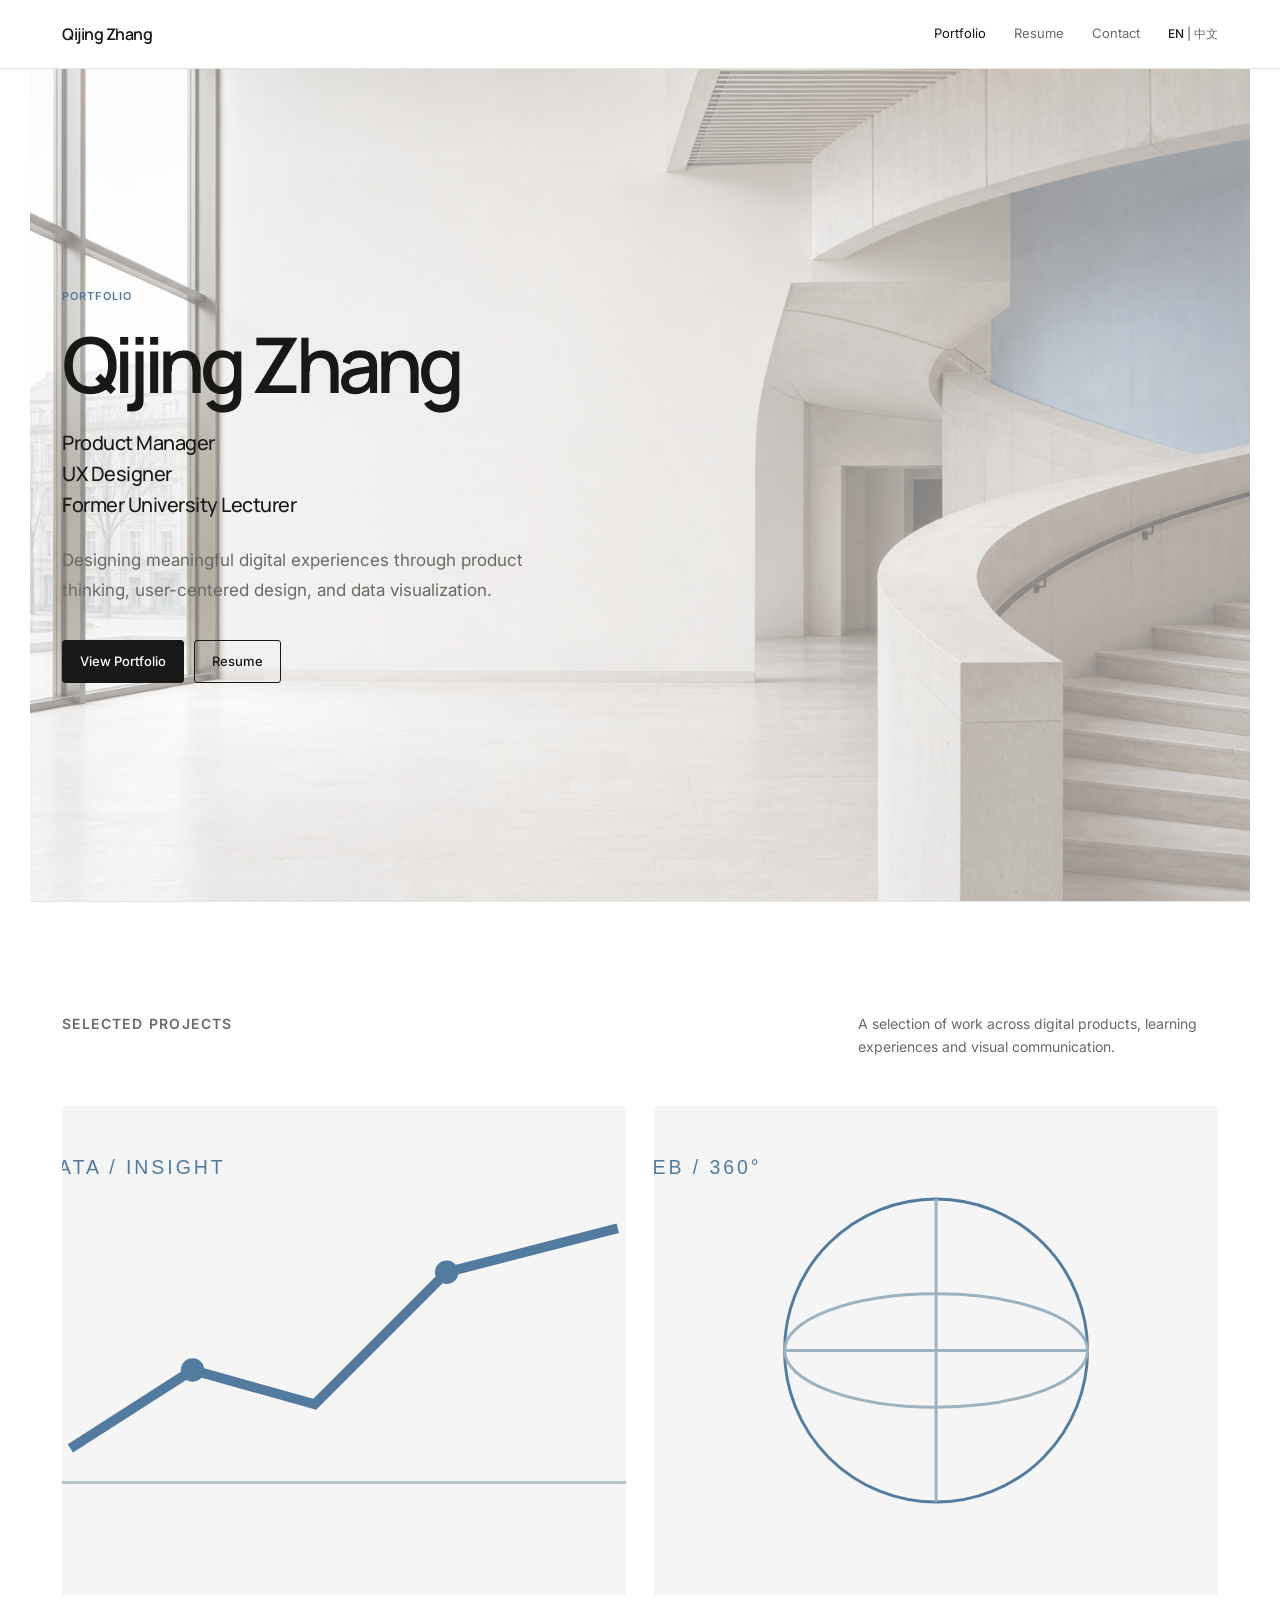
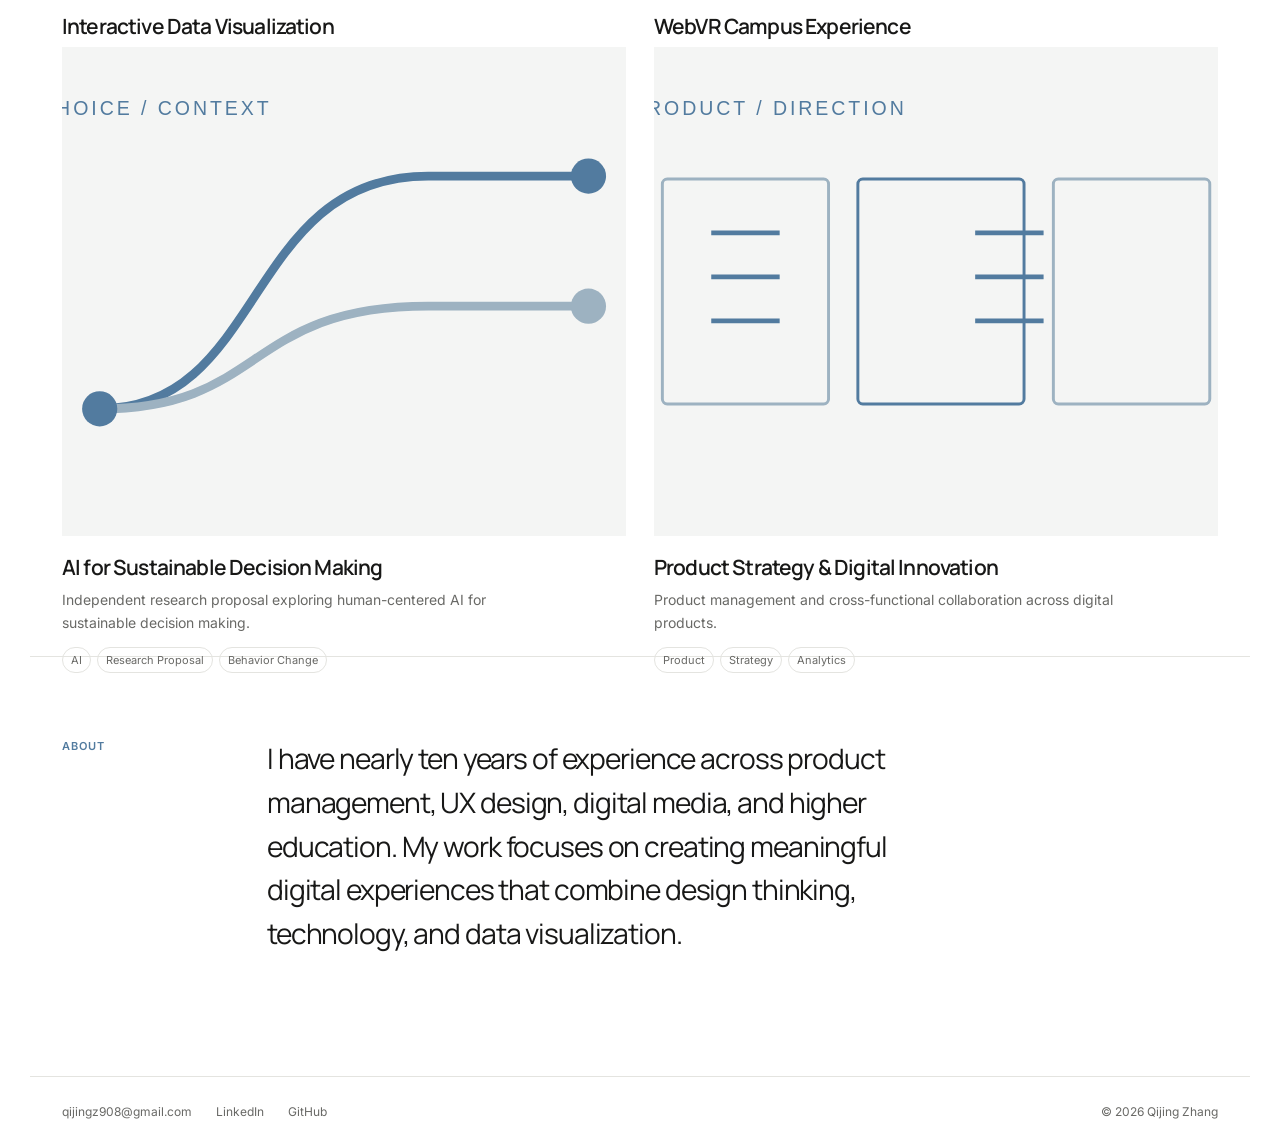
==== index.html @ 701aa93f "Add files via upload" ====
<!doctype html>
<html lang="en"><head><meta charset="utf-8"><meta name="viewport" content="width=device-width,initial-scale=1"><meta name="description" content="Qijing Zhang — Product Manager, UX Designer and former university lecturer."><meta property="og:title" content="Qijing Zhang — Portfolio"><meta property="og:description" content="Product, UX and data visualization portfolio."><title>Qijing Zhang — Portfolio</title><link rel="preconnect" href="https://fonts.googleapis.com"><link rel="preconnect" href="https://fonts.gstatic.com" crossorigin><link href="https://fonts.googleapis.com/css2?family=Inter:wght@400;500;600;700&family=Manrope:wght@500;600;700&display=swap" rel="stylesheet"><link rel="stylesheet" href="assets/css/style.css"></head>
<body><a class="skip-link" href="#content">Skip to content</a><header class="site-header"><nav class="nav" aria-label="Main navigation"><a class="brand" href="index.html">Qijing Zhang</a><button class="menu-toggle" aria-expanded="false" aria-controls="menu">Menu</button><div id="menu" class="nav-links"><a aria-current="page" href="index.html">Portfolio</a><a href="resume.html">Resume</a><a href="contact.html">Contact</a><button class="language" aria-label="Switch language"><span class="active">EN</span><span class="slash">|</span><span>中文</span></button></div></nav></header>
<main id="content"><section class="hero wrap"><div class="hero-copy"><p class="eyebrow">Portfolio</p><h1>Qijing Zhang</h1><p class="roles">Product Manager<br>UX Designer<br>Former University Lecturer</p><p class="intro">Designing meaningful digital experiences through product thinking, user-centered design, and data visualization.</p><div class="button-row"><a class="button" href="#projects">View Portfolio</a><a class="button secondary" href="resume.html">Resume</a></div></div><div class="portrait-frame"><img src="assets/images/portrait-placeholder.svg" alt="Placeholder for a professional portrait of Qijing Zhang" width="640" height="760"></div></section>
<section id="projects" class="projects wrap"><div class="section-heading"><div><p class="eyebrow">Selected Projects</p></div><p>A selection of work across digital products, learning experiences and visual communication.</p></div><div class="project-grid">
<button class="project-card" data-dialog="data-case"><img src="assets/images/project-data.svg" alt="Abstract data visualization placeholder"><span><h2>Interactive Data Visualization</h2><p>Helping learners understand complex information through interactive visualizations.</p><span class="tags"><span>Data Visualization</span><span>Education</span><span>D3.js</span></span></span></button>
<button class="project-card" data-dialog="vr-case"><img src="assets/images/project-vr.svg" alt="Abstract immersive environment placeholder"><span><h2>WebVR Campus Experience</h2><p>Immersive learning experiences using WebVR technologies.</p><span class="tags"><span>UX</span><span>VR</span><span>Interaction Design</span></span></span></button>
<button class="project-card" data-dialog="ai-case"><img src="assets/images/project-ai.svg" alt="Abstract decision pathway placeholder"><span><h2>AI for Sustainable Decision Making</h2><p>Independent research proposal exploring human-centered AI for sustainable decision making.</p><span class="tags"><span>AI</span><span>Research Proposal</span><span>Behavior Change</span></span></span></button>
<button class="project-card" data-dialog="product-case"><img src="assets/images/project-product.svg" alt="Abstract product strategy placeholder"><span><h2>Product Strategy &amp; Digital Innovation</h2><p>Product management and cross-functional collaboration across digital products.</p><span class="tags"><span>Product</span><span>Strategy</span><span>Analytics</span></span></span></button>
</div></section><section class="about wrap"><p class="eyebrow">About</p><p class="about-copy">I have nearly ten years of experience across product management, UX design, digital media, and higher education. My work focuses on creating meaningful digital experiences that combine design thinking, technology, and data visualization.</p></section></main><footer class="footer wrap"><a href="mailto:qijingz908@gmail.com">qijingz908@gmail.com</a><a href="#" aria-label="LinkedIn profile link to be added">LinkedIn</a><a href="https://github.com/ynkynk9" target="_blank" rel="noreferrer">GitHub</a><span>© <span id="year"></span> Qijing Zhang</span></footer>
<dialog id="data-case" class="case-dialog" aria-labelledby="data-title"><div class="dialog-inner"><button class="dialog-close" aria-label="Close case study">×</button><p class="eyebrow">Selected project / 01</p><h2 id="data-title">Interactive Data Visualization</h2><p class="case-summary">Helping learners turn complex information into understandable, interactive visual stories.</p><img class="case-image" src="assets/images/project-data.svg" alt="Abstract data visualization placeholder"><section><h3>Overview</h3><p>A project-based learning approach connecting data literacy, visual communication and front-end development.</p></section><section><h3>Background</h3><p>Data visualization was taught alongside web design and programming in higher education settings.</p></section><section><h3>Challenge</h3><p>Students needed to move beyond making charts and learn how to communicate a meaningful insight to a real audience.</p></section><section><h3>My Role</h3><p>Course designer, lecturer and project mentor.</p></section><section><h3>Process</h3><p>Frame a question, explore and clean data, select visual encodings, build a web prototype, and refine through critique.</p></section><section><h3>Outcome</h3><p>A reusable learning framework that connected analysis, communication and making in one continuous workflow.</p></section><section><h3>Reflection</h3><p>The strongest learning happened when students treated visualization as a product and communication problem, not only a technical exercise.</p></section></div></dialog>
<dialog id="vr-case" class="case-dialog" aria-labelledby="vr-title"><div class="dialog-inner"><button class="dialog-close" aria-label="Close case study">×</button><p class="eyebrow">Selected project / 02</p><h2 id="vr-title">WebVR Campus Experience</h2><p class="case-summary">An exploration of web-based immersive media for campus culture and orientation.</p><img class="case-image" src="assets/images/project-vr.svg" alt="Abstract immersive environment placeholder"><section><h3>Overview</h3><p>A 3D panoramic web experience concept for making campus stories more discoverable.</p></section><section><h3>Background</h3><p>Campus culture is commonly communicated through static pages and linear tours.</p></section><section><h3>Challenge</h3><p>Create a sense of place without sacrificing clarity, accessibility or browser-based reach.</p></section><section><h3>My Role</h3><p>Researcher and interaction designer.</p></section><section><h3>Process</h3><p>Defined orientation principles, mapped interaction cues and developed a layered content approach for panoramic exploration.</p></section><section><h3>Outcome</h3><p>The work informed a 2022 publication on web-based interactive VR and 3D panoramic campus design.</p></section><section><h3>Reflection</h3><p>Immersive technology is most useful when it supports a visitor’s understanding rather than competing for attention.</p></section></div></dialog>
<dialog id="ai-case" class="case-dialog" aria-labelledby="ai-title"><div class="dialog-inner"><button class="dialog-close" aria-label="Close case study">×</button><p class="eyebrow">Selected project / 03</p><h2 id="ai-title">AI for Sustainable Decision Making</h2><p class="case-summary">An independent research proposal about human-centered AI and more understandable sustainable choices.</p><img class="case-image" src="assets/images/project-ai.svg" alt="Abstract decision pathway placeholder"><section><h3>Overview</h3><p>A proposal for exploring how AI-supported interfaces could help people evaluate sustainability-related decisions.</p></section><section><h3>Background</h3><p>Sustainable choices often involve fragmented data, uncertainty and difficult trade-offs.</p></section><section><h3>Challenge</h3><p>Consider how assistance can make complexity clearer without presenting automated recommendations as unquestionable answers.</p></section><section><h3>My Role</h3><p>Independent researcher and proposal author.</p></section><section><h3>Process</h3><p>Outlined user questions, information needs, interaction principles and ethical considerations for a future research direction.</p></section><section><h3>Outcome</h3><p>A focused concept that connects product thinking, behavior change and responsible AI design.</p></section><section><h3>Reflection</h3><p>The value of AI in this context should be measured by better human understanding and agency, not automation alone.</p></section></div></dialog>
<dialog id="product-case" class="case-dialog" aria-labelledby="product-title"><div class="dialog-inner"><button class="dialog-close" aria-label="Close case study">×</button><p class="eyebrow">Selected project / 04</p><h2 id="product-title">Product Strategy &amp; Digital Innovation</h2><p class="case-summary">Product management experience across feature planning, market analysis and cross-functional delivery.</p><img class="case-image" src="assets/images/project-product.svg" alt="Abstract product strategy placeholder"><section><h3>Overview</h3><p>A body of product work that brought customer needs, business context and implementation into a shared direction.</p></section><section><h3>Background</h3><p>Digital product work requires teams to make decisions across market signals, technical constraints and customer value.</p></section><section><h3>Challenge</h3><p>Translate ambiguous needs into clear product requirements while maintaining alignment across functions.</p></section><section><h3>My Role</h3><p>Product manager working on feature planning, PRDs, market and competitor analysis, and solution enablement.</p></section><section><h3>Process</h3><p>Clarify the problem, synthesize inputs, shape a product requirement, and collaborate with delivery and commercial teams.</p></section><section><h3>Outcome</h3><p>A practical product-management foundation that continues to inform my approach to UX, teaching and digital innovation.</p></section><section><h3>Reflection</h3><p>Good strategy is not a presentation; it is a shared, testable understanding of what to build and why.</p></section></div></dialog>
<script src="assets/js/site.js"></script></body></html>
---- assets/css/style.css ----
:root{--white:#fff;--surface:#f7f7f5;--line:#e4e4e0;--ink:#181817;--muted:#696966;--blue:#527b9f;--font:"Inter",Arial,sans-serif;--heading:"Manrope",Arial,sans-serif}*{box-sizing:border-box}html{scroll-behavior:smooth}body{margin:0;background:var(--white);color:var(--ink);font:15px/1.65 var(--font)}a{color:inherit}.skip-link{position:fixed;left:-999px;top:8px;background:var(--ink);color:#fff;padding:8px;z-index:10}.skip-link:focus{left:8px}.wrap{max-width:1220px;margin:0 auto;padding-left:32px;padding-right:32px}.site-header{position:sticky;z-index:5;top:0;background:rgba(255,255,255,.97);border-bottom:1px solid var(--line)}.nav{max-width:1220px;min-height:68px;margin:auto;padding:0 32px;display:flex;align-items:center;justify-content:space-between}.brand{font:600 16px var(--heading);letter-spacing:-.03em;text-decoration:none}.nav-links{display:flex;align-items:center;gap:28px}.nav-links a{font-size:13px;color:var(--muted);text-decoration:none}.nav-links a[aria-current=page],.nav-links a:hover{color:var(--ink)}.language,.menu-toggle{padding:0;border:0;background:none;color:var(--muted);font:500 12px var(--font);cursor:pointer}.language .active{color:var(--ink)}.slash{padding:0 3px}.menu-toggle{display:none}.hero{display:grid;grid-template-columns:1fr .72fr;gap:9vw;align-items:center;min-height:calc(100vh - 68px);padding-top:75px;padding-bottom:75px}.eyebrow{margin:0 0 19px;font-size:11px;font-weight:600;letter-spacing:.1em;text-transform:uppercase;color:var(--blue)}h1,h2,h3,p{margin-top:0}h1{font:600 clamp(3rem,6vw,5.7rem)/1.03 var(--heading);letter-spacing:-.07em;margin-bottom:25px}.roles{font:500 clamp(1.05rem,1.55vw,1.35rem)/1.55 var(--heading);letter-spacing:-.025em;margin-bottom:26px}.intro{max-width:530px;margin-bottom:34px;color:var(--muted);font-size:17px;line-height:1.75}.button-row{display:flex;gap:10px}.button{display:inline-flex;justify-content:center;align-items:center;padding:10px 17px;border:1px solid var(--ink);border-radius:3px;background:var(--ink);color:#fff;font-size:13px;font-weight:500;text-decoration:none;transition:background .18s,border-color .18s}.button:hover{border-color:var(--blue);background:var(--blue)}.button.secondary{background:transparent;color:var(--ink)}.button.secondary:hover{border-color:var(--blue);background:transparent;color:var(--blue)}.portrait-frame{overflow:hidden;background:var(--surface);aspect-ratio:4/5}.portrait-frame img,.project-card img{display:block;width:100%;height:100%;object-fit:cover}.projects{padding-top:110px;padding-bottom:120px;border-top:1px solid var(--line)}.section-heading{display:flex;justify-content:space-between;align-items:baseline;margin-bottom:48px}.section-heading p:last-child{max-width:360px;margin:0;color:var(--muted);font-size:14px}.project-grid{display:grid;grid-template-columns:repeat(2,1fr);gap:52px 28px}.project-card{display:block;width:100%;padding:0;border:0;background:none;text-align:left;color:inherit;font:inherit;cursor:pointer}.project-card img{aspect-ratio:16/10;margin-bottom:18px;background:var(--surface);transition:opacity .18s}.project-card:hover img,.project-card:focus-visible img{opacity:.82}.project-card h2{margin-bottom:7px;font:600 21px/1.25 var(--heading);letter-spacing:-.04em}.project-card p{max-width:470px;margin-bottom:13px;color:var(--muted);font-size:14px;line-height:1.65}.tags{display:flex;flex-wrap:wrap;gap:6px}.tags span{padding:3px 8px;border:1px solid var(--line);border-radius:20px;color:var(--muted);font-size:11px}.about{display:grid;grid-template-columns:180px minmax(0,650px);gap:25px;padding-top:80px;padding-bottom:120px;border-top:1px solid var(--line)}.about-copy{margin:0;font:400 clamp(1.35rem,2.2vw,1.8rem)/1.55 var(--heading);letter-spacing:-.04em}.footer{display:flex;flex-wrap:wrap;gap:24px;padding-top:25px;padding-bottom:25px;border-top:1px solid var(--line);color:var(--muted);font-size:12px}.footer a{text-decoration:none}.footer a:hover{text-decoration:underline}.footer span:last-child{margin-left:auto}.page-header{padding-top:110px;padding-bottom:65px;border-bottom:1px solid var(--line)}.page-header h1{margin-bottom:0}.page-header p{max-width:570px;color:var(--muted);font-size:17px}.download{margin-left:20px;color:var(--blue);font-size:13px;font-weight:500;letter-spacing:0;text-decoration:none}.resume{padding-top:68px;padding-bottom:100px}.resume-section{display:grid;grid-template-columns:190px minmax(0,1fr);gap:30px;padding:35px 0;border-bottom:1px solid var(--line)}.resume-section h2{margin:3px 0;color:var(--blue);font:600 12px var(--font);letter-spacing:.09em;text-transform:uppercase}.resume-entry{max-width:680px;margin-bottom:27px}.resume-entry:last-child{margin-bottom:0}.resume-entry h3{margin:0;font:600 16px/1.4 var(--heading);letter-spacing:-.02em}.resume-entry .meta{margin:3px 0 8px;color:var(--muted);font-size:13px}.resume-entry p{margin-bottom:0;color:var(--muted);font-size:14px}.plain-list{display:flex;flex-wrap:wrap;gap:10px 22px;padding:0;margin:0;list-style:none}.plain-list li{font-size:14px}.contact-page{min-height:calc(100vh - 150px);padding-top:110px;padding-bottom:100px}.contact-page h1{max-width:720px}.contact-details{display:grid;grid-template-columns:repeat(2,minmax(0,300px));gap:25px 50px;margin:48px 0}.contact-details div{padding-top:12px;border-top:1px solid var(--line)}.contact-details dt{color:var(--blue);font-size:11px;font-weight:600;letter-spacing:.08em;text-transform:uppercase}.contact-details dd{margin:5px 0 0;font-size:15px}.contact-details a{text-decoration:none}.contact-details a:hover{text-decoration:underline}.ending{max-width:580px;color:var(--muted)}.case-dialog{width:min(860px,calc(100% - 32px));max-height:90vh;padding:0;border:0;background:#fff;box-shadow:0 16px 48px rgba(0,0,0,.16)}.case-dialog::backdrop{background:rgba(24,24,23,.38)}.dialog-inner{padding:48px 64px 64px}.dialog-close{position:absolute;top:18px;right:20px;width:34px;height:34px;border:0;background:none;color:var(--muted);font-size:28px;line-height:1;cursor:pointer}.dialog-inner>h2{margin-bottom:14px;font:600 clamp(2rem,4vw,3.7rem)/1.08 var(--heading);letter-spacing:-.06em}.case-summary{max-width:650px;margin-bottom:38px;color:var(--muted);font:400 18px/1.6 var(--heading)}.case-image{display:block;width:100%;aspect-ratio:16/9;object-fit:cover;margin-bottom:42px;background:var(--surface)}.dialog-inner section{padding:22px 0;border-top:1px solid var(--line)}.dialog-inner section h3{margin-bottom:8px;color:var(--blue);font:600 11px var(--font);letter-spacing:.09em;text-transform:uppercase}.dialog-inner section p{max-width:660px;margin-bottom:0;color:#3f3f3d}.project-card:focus-visible,.dialog-close:focus-visible,a:focus-visible,button:focus-visible{outline:2px solid var(--blue);outline-offset:3px}@media(max-width:700px){.wrap,.nav{padding-left:20px;padding-right:20px}.nav{min-height:60px}.menu-toggle{display:block}.nav-links{display:none;position:absolute;top:60px;left:0;right:0;align-items:flex-start;flex-direction:column;gap:15px;padding:18px 20px;border-bottom:1px solid var(--line);background:#fff}.nav-links.open{display:flex}.hero{display:flex;flex-direction:column;align-items:stretch;gap:55px;min-height:0;padding-top:78px;padding-bottom:80px}.portrait-frame{max-width:460px}.projects{padding-top:72px;padding-bottom:75px}.section-heading{display:block;margin-bottom:34px}.section-heading p:last-child{margin-top:8px}.project-grid{grid-template-columns:1fr;gap:42px}.about{display:block;padding-top:60px;padding-bottom:75px}.about-copy{margin-top:20px}.footer{gap:16px}.footer span:last-child{width:100%;margin-left:0}.page-header{padding-top:75px;padding-bottom:48px}.resume{padding-top:38px}.resume-section{display:block;padding:27px 0}.resume-section h2{margin-bottom:24px}.contact-page{padding-top:75px}.contact-details{grid-template-columns:1fr;margin:38px 0}.dialog-inner{padding:44px 24px 40px}.case-dialog{width:calc(100% - 20px)}}
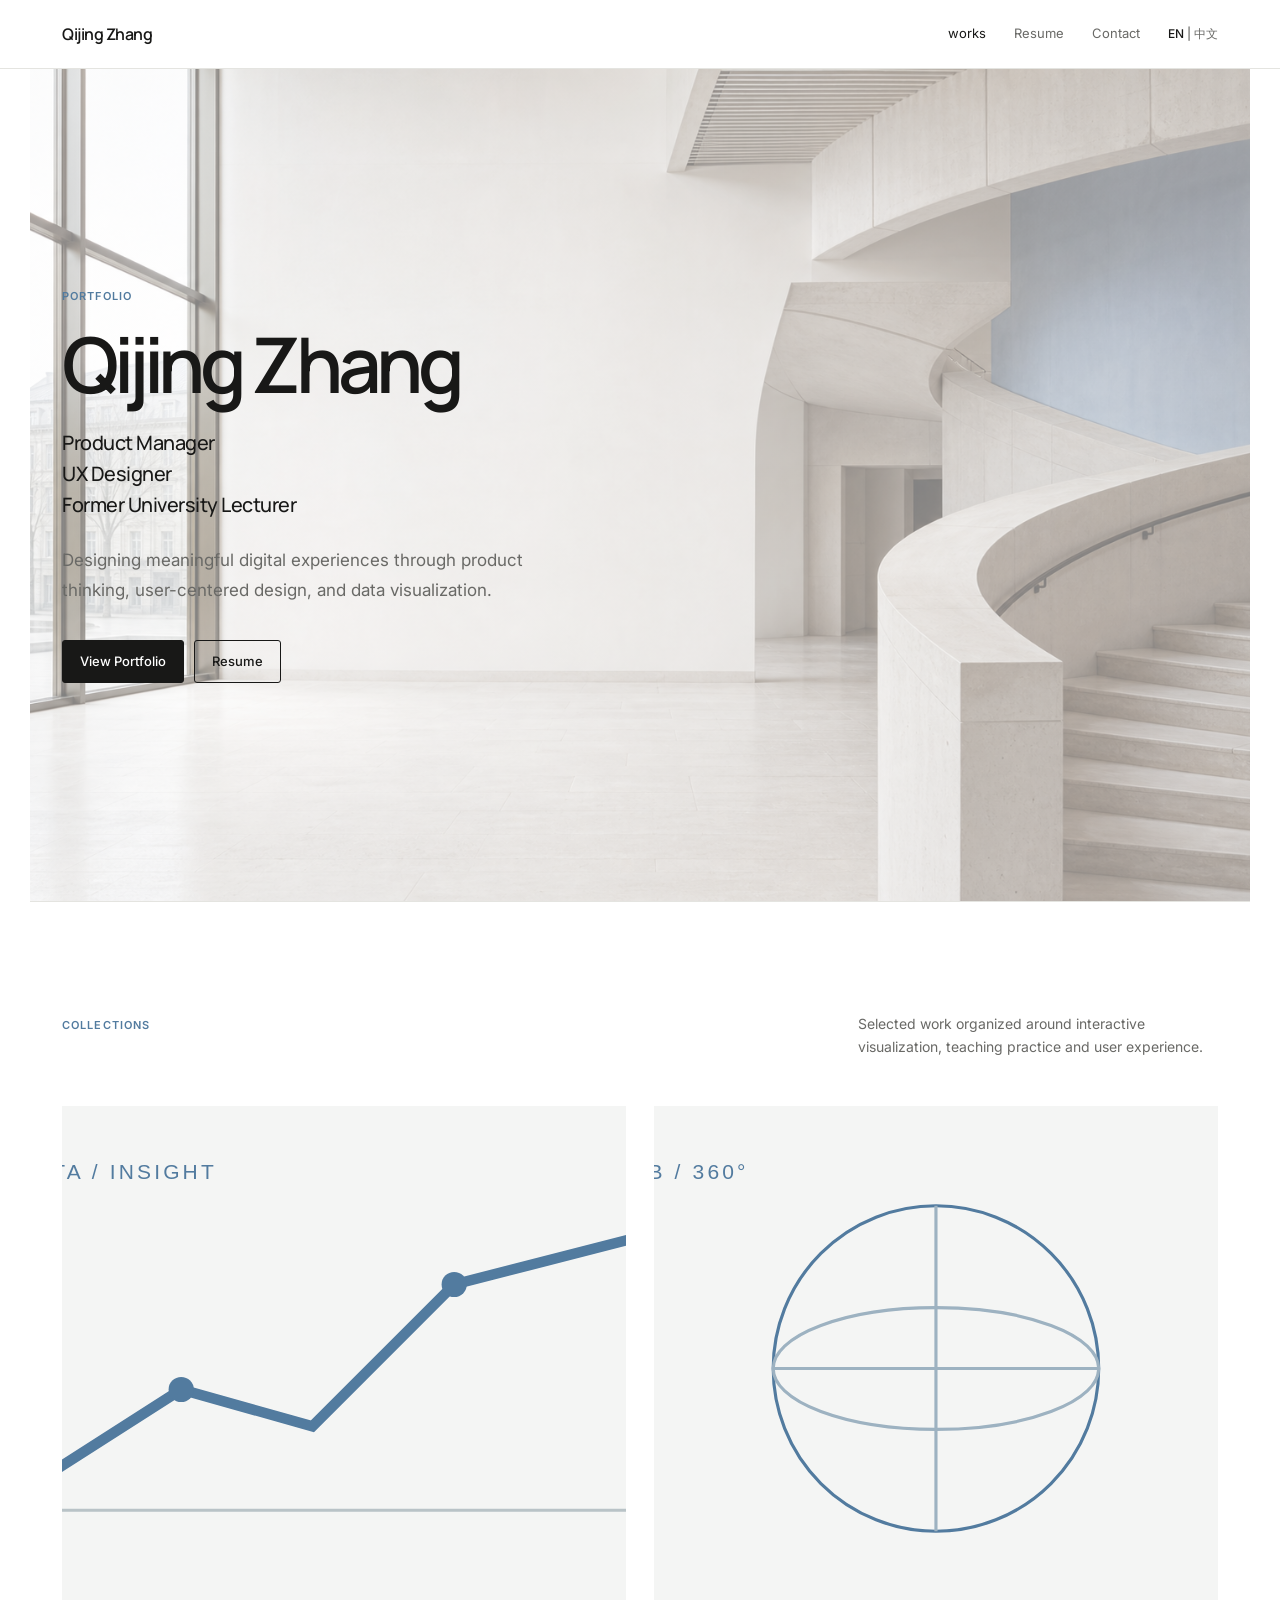
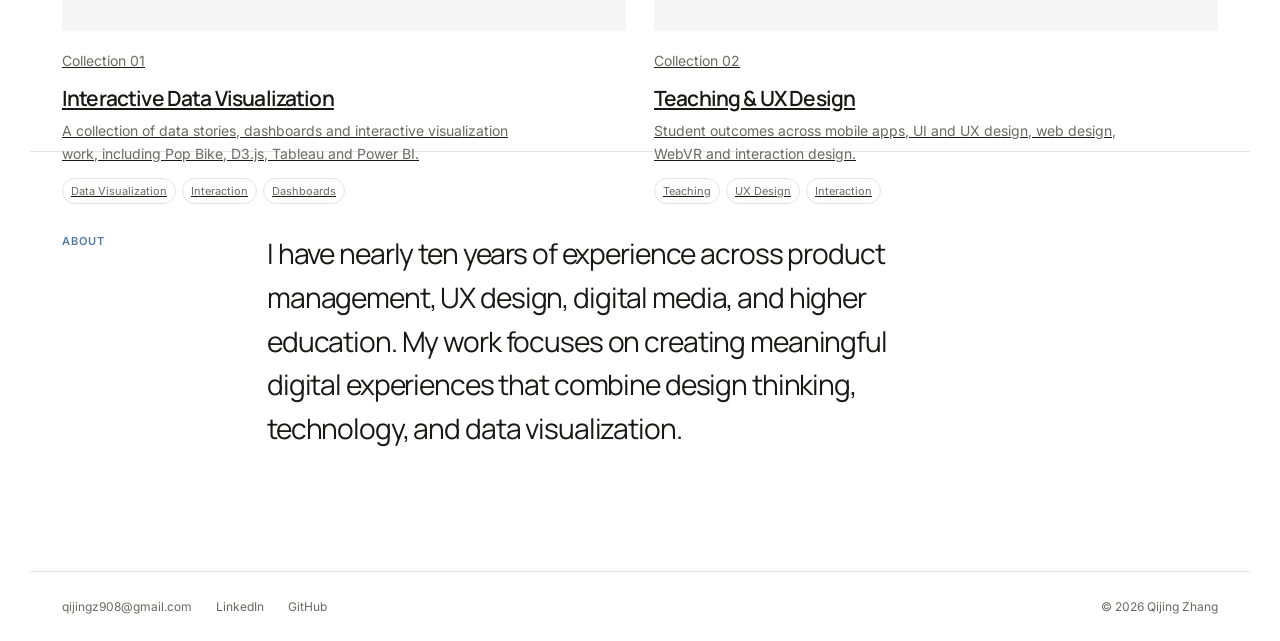
==== commit a5d6f843: "Update index.html" ====
--- a/index.html
+++ b/index.html
@@ -1,15 +1 @@
-<!doctype html>
-<html lang="en"><head><meta charset="utf-8"><meta name="viewport" content="width=device-width,initial-scale=1"><meta name="description" content="Qijing Zhang — Product Manager, UX Designer and former university lecturer."><meta property="og:title" content="Qijing Zhang — Portfolio"><meta property="og:description" content="Product, UX and data visualization portfolio."><title>Qijing Zhang — Portfolio</title><link rel="preconnect" href="https://fonts.googleapis.com"><link rel="preconnect" href="https://fonts.gstatic.com" crossorigin><link href="https://fonts.googleapis.com/css2?family=Inter:wght@400;500;600;700&family=Manrope:wght@500;600;700&display=swap" rel="stylesheet"><link rel="stylesheet" href="assets/css/style.css"></head>
-<body><a class="skip-link" href="#content">Skip to content</a><header class="site-header"><nav class="nav" aria-label="Main navigation"><a class="brand" href="index.html">Qijing Zhang</a><button class="menu-toggle" aria-expanded="false" aria-controls="menu">Menu</button><div id="menu" class="nav-links"><a aria-current="page" href="index.html">Portfolio</a><a href="resume.html">Resume</a><a href="contact.html">Contact</a><button class="language" aria-label="Switch language"><span class="active">EN</span><span class="slash">|</span><span>中文</span></button></div></nav></header>
-<main id="content"><section class="hero wrap"><div class="hero-copy"><p class="eyebrow">Portfolio</p><h1>Qijing Zhang</h1><p class="roles">Product Manager<br>UX Designer<br>Former University Lecturer</p><p class="intro">Designing meaningful digital experiences through product thinking, user-centered design, and data visualization.</p><div class="button-row"><a class="button" href="#projects">View Portfolio</a><a class="button secondary" href="resume.html">Resume</a></div></div><div class="portrait-frame"><img src="assets/images/portrait-placeholder.svg" alt="Placeholder for a professional portrait of Qijing Zhang" width="640" height="760"></div></section>
-<section id="projects" class="projects wrap"><div class="section-heading"><div><p class="eyebrow">Selected Projects</p></div><p>A selection of work across digital products, learning experiences and visual communication.</p></div><div class="project-grid">
-<button class="project-card" data-dialog="data-case"><img src="assets/images/project-data.svg" alt="Abstract data visualization placeholder"><span><h2>Interactive Data Visualization</h2><p>Helping learners understand complex information through interactive visualizations.</p><span class="tags"><span>Data Visualization</span><span>Education</span><span>D3.js</span></span></span></button>
-<button class="project-card" data-dialog="vr-case"><img src="assets/images/project-vr.svg" alt="Abstract immersive environment placeholder"><span><h2>WebVR Campus Experience</h2><p>Immersive learning experiences using WebVR technologies.</p><span class="tags"><span>UX</span><span>VR</span><span>Interaction Design</span></span></span></button>
-<button class="project-card" data-dialog="ai-case"><img src="assets/images/project-ai.svg" alt="Abstract decision pathway placeholder"><span><h2>AI for Sustainable Decision Making</h2><p>Independent research proposal exploring human-centered AI for sustainable decision making.</p><span class="tags"><span>AI</span><span>Research Proposal</span><span>Behavior Change</span></span></span></button>
-<button class="project-card" data-dialog="product-case"><img src="assets/images/project-product.svg" alt="Abstract product strategy placeholder"><span><h2>Product Strategy &amp; Digital Innovation</h2><p>Product management and cross-functional collaboration across digital products.</p><span class="tags"><span>Product</span><span>Strategy</span><span>Analytics</span></span></span></button>
-</div></section><section class="about wrap"><p class="eyebrow">About</p><p class="about-copy">I have nearly ten years of experience across product management, UX design, digital media, and higher education. My work focuses on creating meaningful digital experiences that combine design thinking, technology, and data visualization.</p></section></main><footer class="footer wrap"><a href="mailto:qijingz908@gmail.com">qijingz908@gmail.com</a><a href="#" aria-label="LinkedIn profile link to be added">LinkedIn</a><a href="https://github.com/ynkynk9" target="_blank" rel="noreferrer">GitHub</a><span>© <span id="year"></span> Qijing Zhang</span></footer>
-<dialog id="data-case" class="case-dialog" aria-labelledby="data-title"><div class="dialog-inner"><button class="dialog-close" aria-label="Close case study">×</button><p class="eyebrow">Selected project / 01</p><h2 id="data-title">Interactive Data Visualization</h2><p class="case-summary">Helping learners turn complex information into understandable, interactive visual stories.</p><img class="case-image" src="assets/images/project-data.svg" alt="Abstract data visualization placeholder"><section><h3>Overview</h3><p>A project-based learning approach connecting data literacy, visual communication and front-end development.</p></section><section><h3>Background</h3><p>Data visualization was taught alongside web design and programming in higher education settings.</p></section><section><h3>Challenge</h3><p>Students needed to move beyond making charts and learn how to communicate a meaningful insight to a real audience.</p></section><section><h3>My Role</h3><p>Course designer, lecturer and project mentor.</p></section><section><h3>Process</h3><p>Frame a question, explore and clean data, select visual encodings, build a web prototype, and refine through critique.</p></section><section><h3>Outcome</h3><p>A reusable learning framework that connected analysis, communication and making in one continuous workflow.</p></section><section><h3>Reflection</h3><p>The strongest learning happened when students treated visualization as a product and communication problem, not only a technical exercise.</p></section></div></dialog>
-<dialog id="vr-case" class="case-dialog" aria-labelledby="vr-title"><div class="dialog-inner"><button class="dialog-close" aria-label="Close case study">×</button><p class="eyebrow">Selected project / 02</p><h2 id="vr-title">WebVR Campus Experience</h2><p class="case-summary">An exploration of web-based immersive media for campus culture and orientation.</p><img class="case-image" src="assets/images/project-vr.svg" alt="Abstract immersive environment placeholder"><section><h3>Overview</h3><p>A 3D panoramic web experience concept for making campus stories more discoverable.</p></section><section><h3>Background</h3><p>Campus culture is commonly communicated through static pages and linear tours.</p></section><section><h3>Challenge</h3><p>Create a sense of place without sacrificing clarity, accessibility or browser-based reach.</p></section><section><h3>My Role</h3><p>Researcher and interaction designer.</p></section><section><h3>Process</h3><p>Defined orientation principles, mapped interaction cues and developed a layered content approach for panoramic exploration.</p></section><section><h3>Outcome</h3><p>The work informed a 2022 publication on web-based interactive VR and 3D panoramic campus design.</p></section><section><h3>Reflection</h3><p>Immersive technology is most useful when it supports a visitor’s understanding rather than competing for attention.</p></section></div></dialog>
-<dialog id="ai-case" class="case-dialog" aria-labelledby="ai-title"><div class="dialog-inner"><button class="dialog-close" aria-label="Close case study">×</button><p class="eyebrow">Selected project / 03</p><h2 id="ai-title">AI for Sustainable Decision Making</h2><p class="case-summary">An independent research proposal about human-centered AI and more understandable sustainable choices.</p><img class="case-image" src="assets/images/project-ai.svg" alt="Abstract decision pathway placeholder"><section><h3>Overview</h3><p>A proposal for exploring how AI-supported interfaces could help people evaluate sustainability-related decisions.</p></section><section><h3>Background</h3><p>Sustainable choices often involve fragmented data, uncertainty and difficult trade-offs.</p></section><section><h3>Challenge</h3><p>Consider how assistance can make complexity clearer without presenting automated recommendations as unquestionable answers.</p></section><section><h3>My Role</h3><p>Independent researcher and proposal author.</p></section><section><h3>Process</h3><p>Outlined user questions, information needs, interaction principles and ethical considerations for a future research direction.</p></section><section><h3>Outcome</h3><p>A focused concept that connects product thinking, behavior change and responsible AI design.</p></section><section><h3>Reflection</h3><p>The value of AI in this context should be measured by better human understanding and agency, not automation alone.</p></section></div></dialog>
-<dialog id="product-case" class="case-dialog" aria-labelledby="product-title"><div class="dialog-inner"><button class="dialog-close" aria-label="Close case study">×</button><p class="eyebrow">Selected project / 04</p><h2 id="product-title">Product Strategy &amp; Digital Innovation</h2><p class="case-summary">Product management experience across feature planning, market analysis and cross-functional delivery.</p><img class="case-image" src="assets/images/project-product.svg" alt="Abstract product strategy placeholder"><section><h3>Overview</h3><p>A body of product work that brought customer needs, business context and implementation into a shared direction.</p></section><section><h3>Background</h3><p>Digital product work requires teams to make decisions across market signals, technical constraints and customer value.</p></section><section><h3>Challenge</h3><p>Translate ambiguous needs into clear product requirements while maintaining alignment across functions.</p></section><section><h3>My Role</h3><p>Product manager working on feature planning, PRDs, market and competitor analysis, and solution enablement.</p></section><section><h3>Process</h3><p>Clarify the problem, synthesize inputs, shape a product requirement, and collaborate with delivery and commercial teams.</p></section><section><h3>Outcome</h3><p>A practical product-management foundation that continues to inform my approach to UX, teaching and digital innovation.</p></section><section><h3>Reflection</h3><p>Good strategy is not a presentation; it is a shared, testable understanding of what to build and why.</p></section></div></dialog>
-<script src="assets/js/site.js"></script></body></html>
+<!doctype html><html lang="en"><head><meta charset="utf-8"><meta name="viewport" content="width=device-width,initial-scale=1"><meta name="description" content="Qijing Zhang — Product Manager, UX Designer and former university lecturer."><title>Qijing Zhang — Portfolio</title><link rel="preconnect" href="https://fonts.googleapis.com"><link rel="preconnect" href="https://fonts.gstatic.com" crossorigin><link href="https://fonts.googleapis.com/css2?family=Inter:wght@400;500;600;700&family=Manrope:wght@500;600;700&display=swap" rel="stylesheet"><link rel="stylesheet" href="assets/css/style.css"></head><body><a class="skip-link" href="#content">Skip to content</a><header class="site-header"><nav class="nav" aria-label="Main navigation"><a class="brand" href="index.html">Qijing Zhang</a><button class="menu-toggle" aria-expanded="false" aria-controls="menu">Menu</button><div id="menu" class="nav-links"><a aria-current="page" href="index.html">works</a><a href="resume.html">Resume</a><a href="contact.html">Contact</a><button class="language" aria-label="Switch language"><span class="active">EN</span><span class="slash">|</span><span>中文</span></button></div></nav></header><main id="content"><section class="hero wrap"><div class="hero-copy"><p class="eyebrow">Portfolio</p><h1>Qijing Zhang</h1><p class="roles">Product Manager<br>UX Designer<br>Former University Lecturer</p><p class="intro">Designing meaningful digital experiences through product thinking, user-centered design, and data visualization.</p><div class="button-row"><a class="button" href="#collections">View Portfolio</a><a class="button secondary" href="resume.html">Resume</a></div></div><div class="portrait-frame"><img src="assets/images/portrait-placeholder.svg" alt="" width="640" height="760"></div></section><section id="collections" class="projects wrap"><div class="section-heading"><p class="eyebrow">Collections</p><p>Selected work organized around interactive visualization, teaching practice and user experience.</p></div><div class="project-grid collections-grid"><a class="project-card" href="collections/interactive-data-visualization.html"><img src="assets/images/project-data.svg" alt="Abstract visualization preview"><div><p class="collection-index">Collection 01</p><h2>Interactive Data Visualization</h2><p>A collection of data stories, dashboards and interactive visualization work, including Pop Bike, D3.js, Tableau and Power BI.</p><span class="tags"><span>Data Visualization</span><span>Interaction</span><span>Dashboards</span></span></div></a><a class="project-card" href="collections/teaching-ux-design.html"><img src="assets/images/project-vr.svg" alt="Abstract interactive learning preview"><div><p class="collection-index">Collection 02</p><h2>Teaching &amp; UX Design</h2><p>Student outcomes across mobile apps, UI and UX design, web design, WebVR and interaction design.</p><span class="tags"><span>Teaching</span><span>UX Design</span><span>Interaction</span></span></div></a></div></section><section class="about wrap"><p class="eyebrow">About</p><p class="about-copy">I have nearly ten years of experience across product management, UX design, digital media, and higher education. My work focuses on creating meaningful digital experiences that combine design thinking, technology, and data visualization.</p></section></main><footer class="footer wrap"><a href="mailto:qijingz908@gmail.com">qijingz908@gmail.com</a><a href="https://linkedin.com/in/qijing-jing-zhang" target="_blank" rel="noreferrer">LinkedIn</a><a href="https://github.com/ynkynk9" target="_blank" rel="noreferrer">GitHub</a><span>© <span id="year"></span> Qijing Zhang</span></footer><script src="assets/js/site.js"></script></body></html>
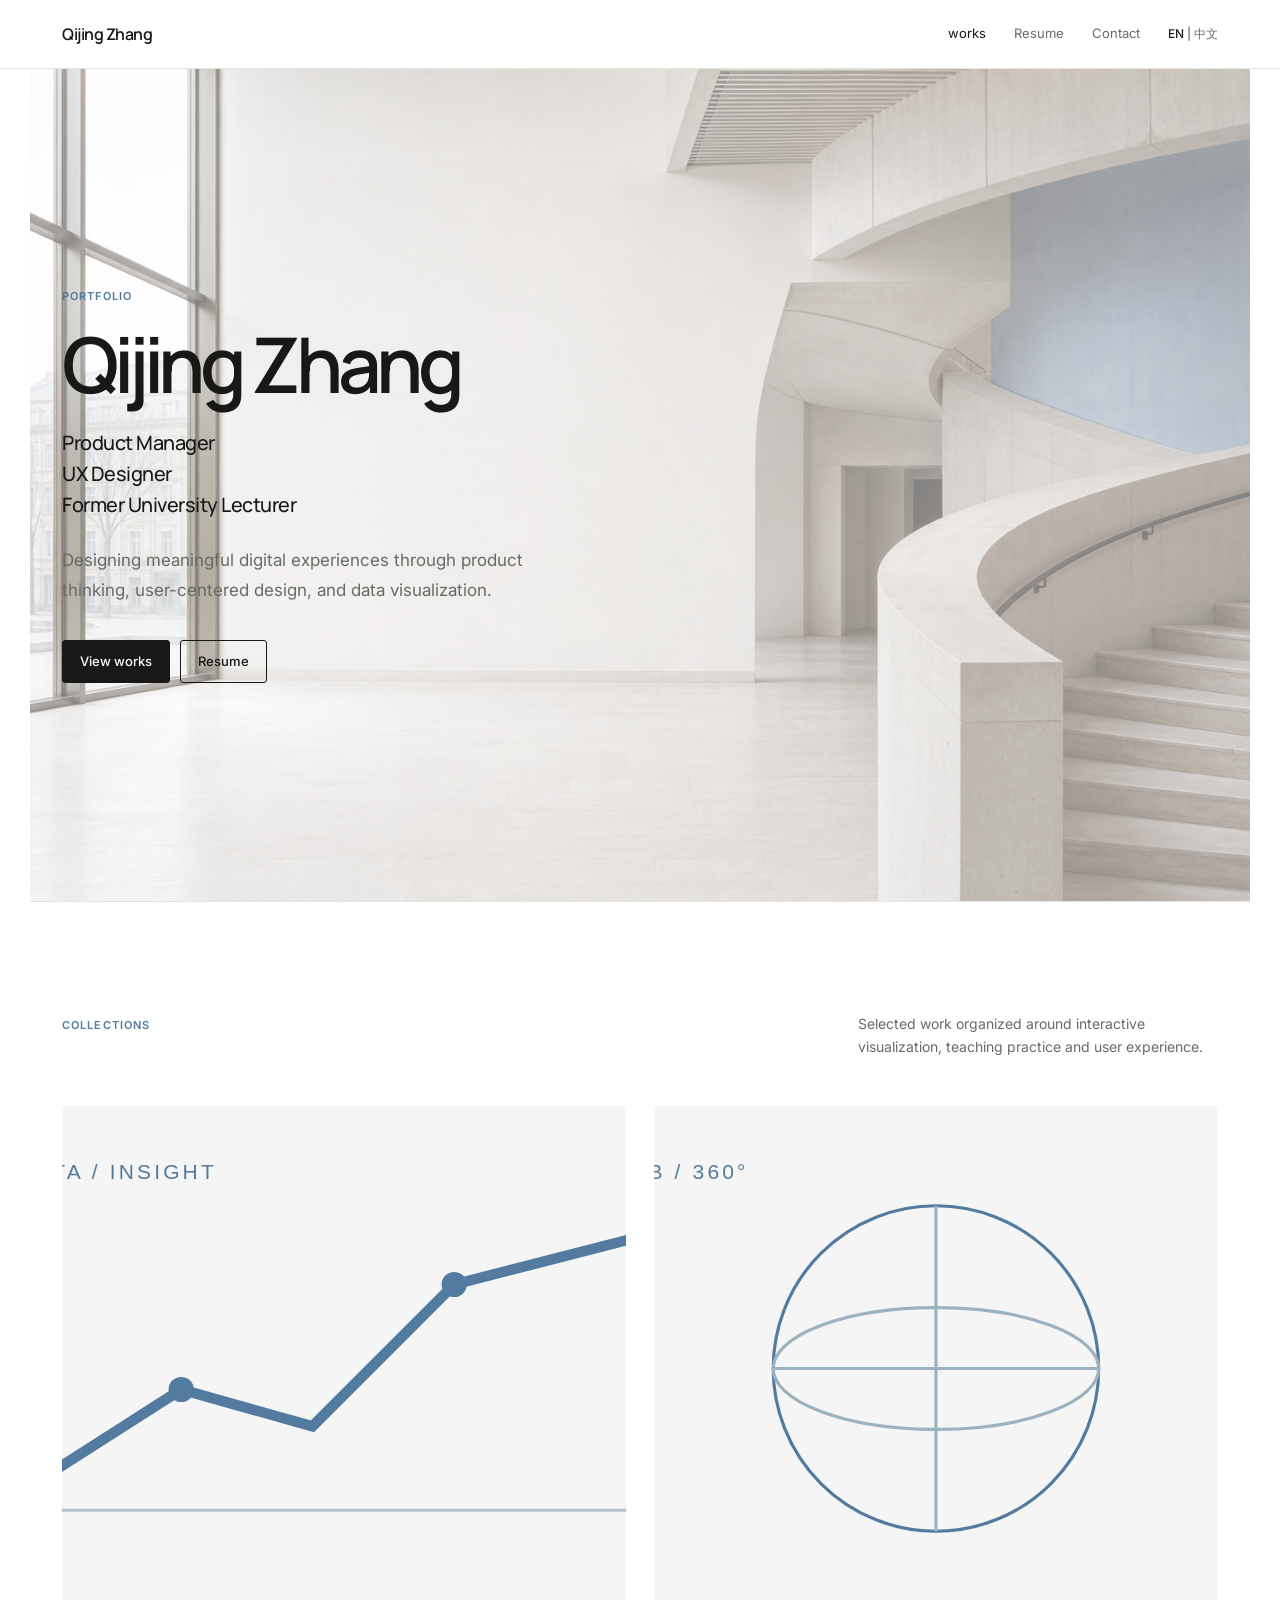
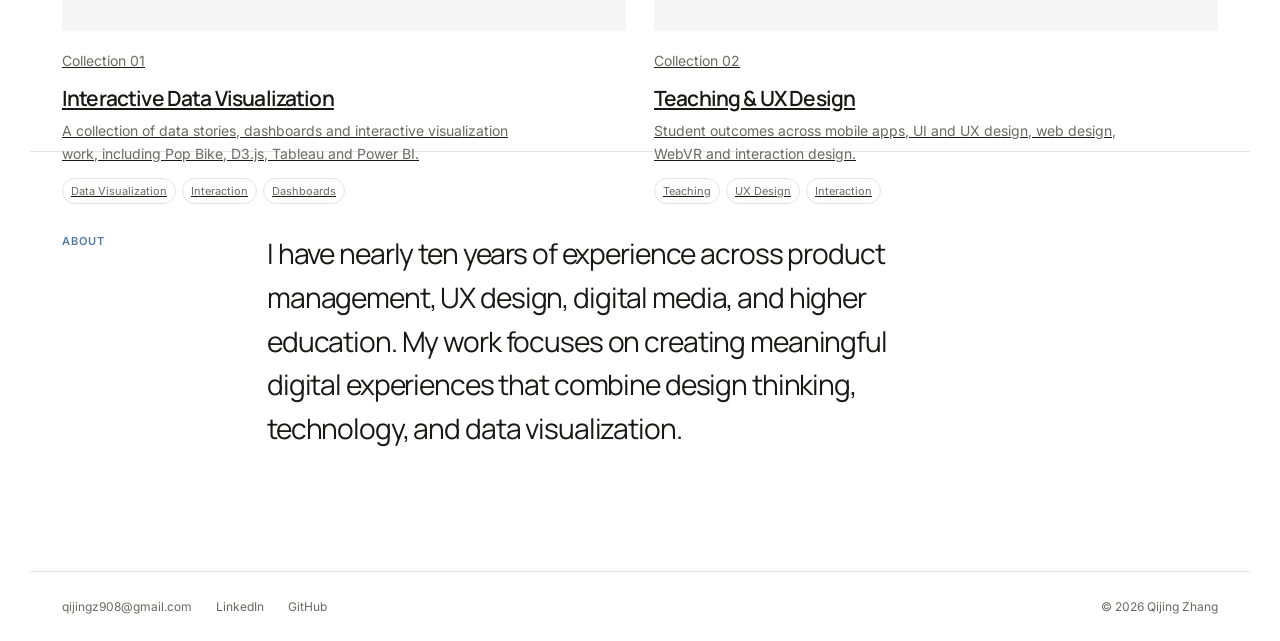
==== commit 43dae8a6: "Update index.html" ====
--- a/index.html
+++ b/index.html
@@ -1 +1 @@
-<!doctype html><html lang="en"><head><meta charset="utf-8"><meta name="viewport" content="width=device-width,initial-scale=1"><meta name="description" content="Qijing Zhang — Product Manager, UX Designer and former university lecturer."><title>Qijing Zhang — Portfolio</title><link rel="preconnect" href="https://fonts.googleapis.com"><link rel="preconnect" href="https://fonts.gstatic.com" crossorigin><link href="https://fonts.googleapis.com/css2?family=Inter:wght@400;500;600;700&family=Manrope:wght@500;600;700&display=swap" rel="stylesheet"><link rel="stylesheet" href="assets/css/style.css"></head><body><a class="skip-link" href="#content">Skip to content</a><header class="site-header"><nav class="nav" aria-label="Main navigation"><a class="brand" href="index.html">Qijing Zhang</a><button class="menu-toggle" aria-expanded="false" aria-controls="menu">Menu</button><div id="menu" class="nav-links"><a aria-current="page" href="index.html">works</a><a href="resume.html">Resume</a><a href="contact.html">Contact</a><button class="language" aria-label="Switch language"><span class="active">EN</span><span class="slash">|</span><span>中文</span></button></div></nav></header><main id="content"><section class="hero wrap"><div class="hero-copy"><p class="eyebrow">Portfolio</p><h1>Qijing Zhang</h1><p class="roles">Product Manager<br>UX Designer<br>Former University Lecturer</p><p class="intro">Designing meaningful digital experiences through product thinking, user-centered design, and data visualization.</p><div class="button-row"><a class="button" href="#collections">View Portfolio</a><a class="button secondary" href="resume.html">Resume</a></div></div><div class="portrait-frame"><img src="assets/images/portrait-placeholder.svg" alt="" width="640" height="760"></div></section><section id="collections" class="projects wrap"><div class="section-heading"><p class="eyebrow">Collections</p><p>Selected work organized around interactive visualization, teaching practice and user experience.</p></div><div class="project-grid collections-grid"><a class="project-card" href="collections/interactive-data-visualization.html"><img src="assets/images/project-data.svg" alt="Abstract visualization preview"><div><p class="collection-index">Collection 01</p><h2>Interactive Data Visualization</h2><p>A collection of data stories, dashboards and interactive visualization work, including Pop Bike, D3.js, Tableau and Power BI.</p><span class="tags"><span>Data Visualization</span><span>Interaction</span><span>Dashboards</span></span></div></a><a class="project-card" href="collections/teaching-ux-design.html"><img src="assets/images/project-vr.svg" alt="Abstract interactive learning preview"><div><p class="collection-index">Collection 02</p><h2>Teaching &amp; UX Design</h2><p>Student outcomes across mobile apps, UI and UX design, web design, WebVR and interaction design.</p><span class="tags"><span>Teaching</span><span>UX Design</span><span>Interaction</span></span></div></a></div></section><section class="about wrap"><p class="eyebrow">About</p><p class="about-copy">I have nearly ten years of experience across product management, UX design, digital media, and higher education. My work focuses on creating meaningful digital experiences that combine design thinking, technology, and data visualization.</p></section></main><footer class="footer wrap"><a href="mailto:qijingz908@gmail.com">qijingz908@gmail.com</a><a href="https://linkedin.com/in/qijing-jing-zhang" target="_blank" rel="noreferrer">LinkedIn</a><a href="https://github.com/ynkynk9" target="_blank" rel="noreferrer">GitHub</a><span>© <span id="year"></span> Qijing Zhang</span></footer><script src="assets/js/site.js"></script></body></html>
+<!doctype html><html lang="en"><head><meta charset="utf-8"><meta name="viewport" content="width=device-width,initial-scale=1"><meta name="description" content="Qijing Zhang — Product Manager, UX Designer and former university lecturer."><title>Qijing Zhang — Portfolio</title><link rel="preconnect" href="https://fonts.googleapis.com"><link rel="preconnect" href="https://fonts.gstatic.com" crossorigin><link href="https://fonts.googleapis.com/css2?family=Inter:wght@400;500;600;700&family=Manrope:wght@500;600;700&display=swap" rel="stylesheet"><link rel="stylesheet" href="assets/css/style.css"></head><body><a class="skip-link" href="#content">Skip to content</a><header class="site-header"><nav class="nav" aria-label="Main navigation"><a class="brand" href="index.html">Qijing Zhang</a><button class="menu-toggle" aria-expanded="false" aria-controls="menu">Menu</button><div id="menu" class="nav-links"><a aria-current="page" href="index.html">works</a><a href="resume.html">Resume</a><a href="contact.html">Contact</a><button class="language" aria-label="Switch language"><span class="active">EN</span><span class="slash">|</span><span>中文</span></button></div></nav></header><main id="content"><section class="hero wrap"><div class="hero-copy"><p class="eyebrow">Portfolio</p><h1>Qijing Zhang</h1><p class="roles">Product Manager<br>UX Designer<br>Former University Lecturer</p><p class="intro">Designing meaningful digital experiences through product thinking, user-centered design, and data visualization.</p><div class="button-row"><a class="button" href="#collections">View works</a><a class="button secondary" href="resume.html">Resume</a></div></div><div class="portrait-frame"><img src="assets/images/portrait-placeholder.svg" alt="" width="640" height="760"></div></section><section id="collections" class="projects wrap"><div class="section-heading"><p class="eyebrow">Collections</p><p>Selected work organized around interactive visualization, teaching practice and user experience.</p></div><div class="project-grid collections-grid"><a class="project-card" href="collections/interactive-data-visualization.html"><img src="assets/images/project-data.svg" alt="Abstract visualization preview"><div><p class="collection-index">Collection 01</p><h2>Interactive Data Visualization</h2><p>A collection of data stories, dashboards and interactive visualization work, including Pop Bike, D3.js, Tableau and Power BI.</p><span class="tags"><span>Data Visualization</span><span>Interaction</span><span>Dashboards</span></span></div></a><a class="project-card" href="collections/teaching-ux-design.html"><img src="assets/images/project-vr.svg" alt="Abstract interactive learning preview"><div><p class="collection-index">Collection 02</p><h2>Teaching &amp; UX Design</h2><p>Student outcomes across mobile apps, UI and UX design, web design, WebVR and interaction design.</p><span class="tags"><span>Teaching</span><span>UX Design</span><span>Interaction</span></span></div></a></div></section><section class="about wrap"><p class="eyebrow">About</p><p class="about-copy">I have nearly ten years of experience across product management, UX design, digital media, and higher education. My work focuses on creating meaningful digital experiences that combine design thinking, technology, and data visualization.</p></section></main><footer class="footer wrap"><a href="mailto:qijingz908@gmail.com">qijingz908@gmail.com</a><a href="https://linkedin.com/in/qijing-jing-zhang" target="_blank" rel="noreferrer">LinkedIn</a><a href="https://github.com/ynkynk9" target="_blank" rel="noreferrer">GitHub</a><span>© <span id="year"></span> Qijing Zhang</span></footer><script src="assets/js/site.js"></script></body></html>
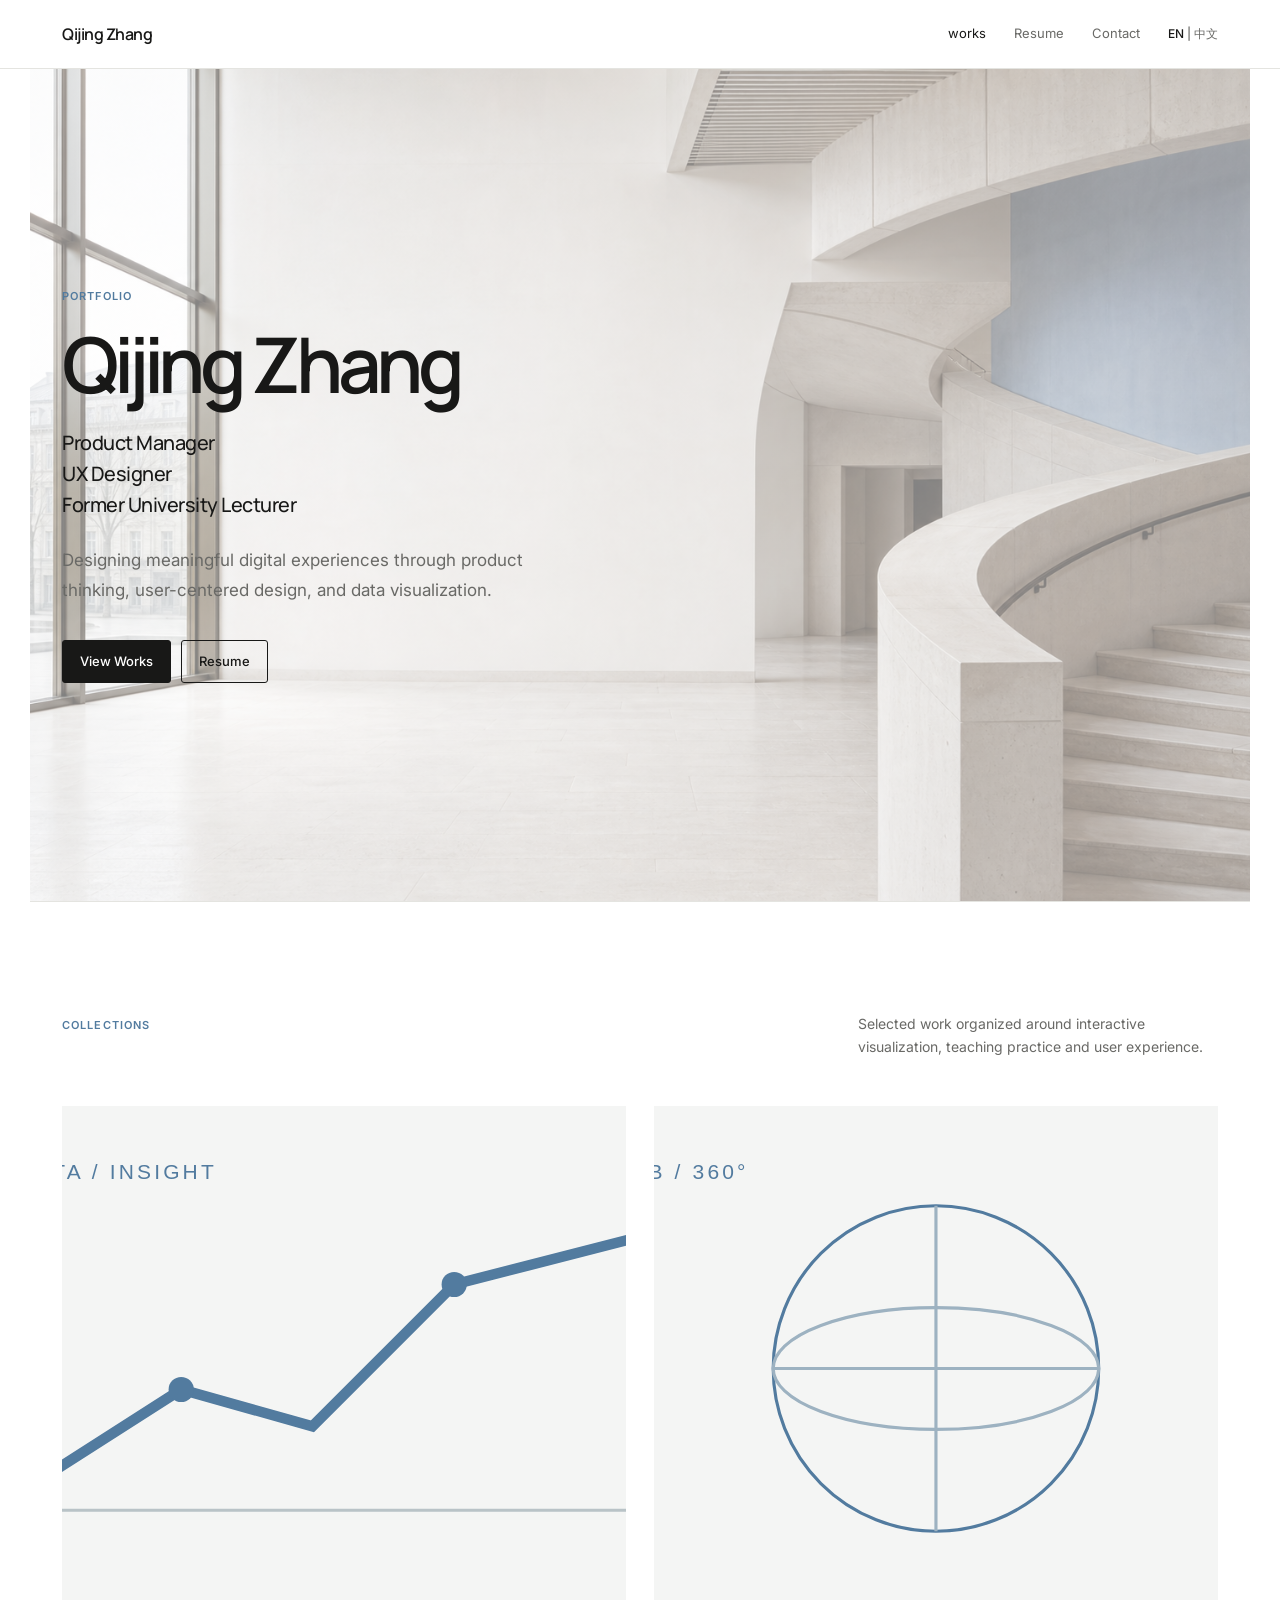
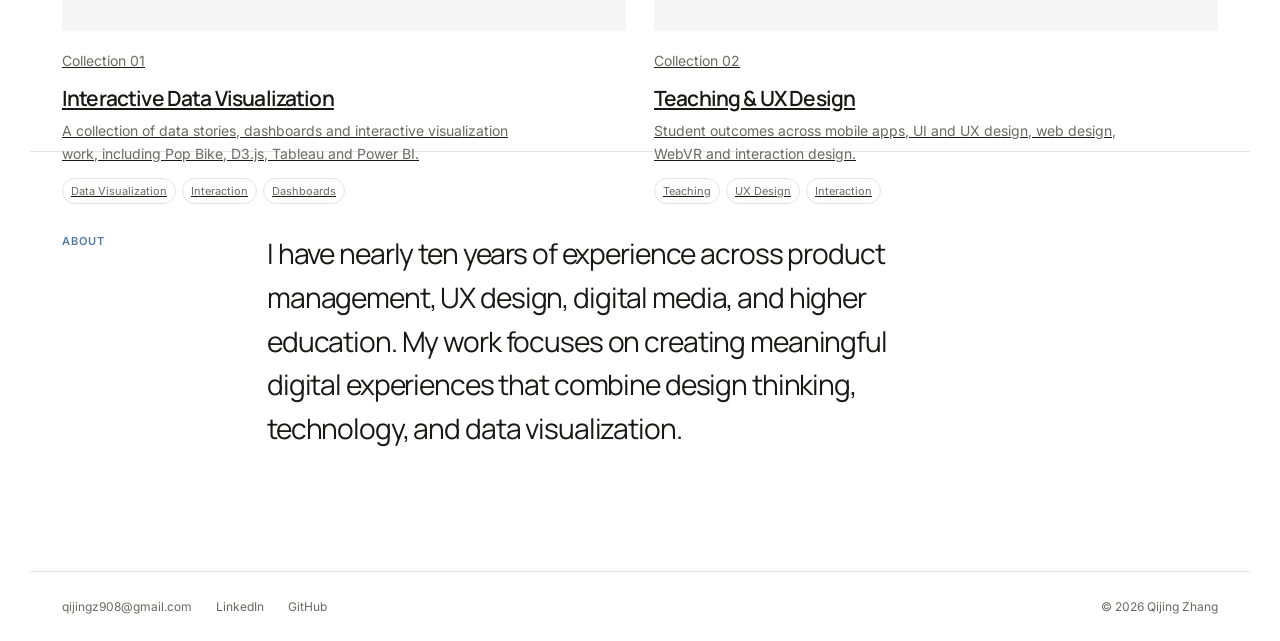
==== commit caf63c8c: "Update index.html" ====
--- a/index.html
+++ b/index.html
@@ -1 +1 @@
-<!doctype html><html lang="en"><head><meta charset="utf-8"><meta name="viewport" content="width=device-width,initial-scale=1"><meta name="description" content="Qijing Zhang — Product Manager, UX Designer and former university lecturer."><title>Qijing Zhang — Portfolio</title><link rel="preconnect" href="https://fonts.googleapis.com"><link rel="preconnect" href="https://fonts.gstatic.com" crossorigin><link href="https://fonts.googleapis.com/css2?family=Inter:wght@400;500;600;700&family=Manrope:wght@500;600;700&display=swap" rel="stylesheet"><link rel="stylesheet" href="assets/css/style.css"></head><body><a class="skip-link" href="#content">Skip to content</a><header class="site-header"><nav class="nav" aria-label="Main navigation"><a class="brand" href="index.html">Qijing Zhang</a><button class="menu-toggle" aria-expanded="false" aria-controls="menu">Menu</button><div id="menu" class="nav-links"><a aria-current="page" href="index.html">works</a><a href="resume.html">Resume</a><a href="contact.html">Contact</a><button class="language" aria-label="Switch language"><span class="active">EN</span><span class="slash">|</span><span>中文</span></button></div></nav></header><main id="content"><section class="hero wrap"><div class="hero-copy"><p class="eyebrow">Portfolio</p><h1>Qijing Zhang</h1><p class="roles">Product Manager<br>UX Designer<br>Former University Lecturer</p><p class="intro">Designing meaningful digital experiences through product thinking, user-centered design, and data visualization.</p><div class="button-row"><a class="button" href="#collections">View works</a><a class="button secondary" href="resume.html">Resume</a></div></div><div class="portrait-frame"><img src="assets/images/portrait-placeholder.svg" alt="" width="640" height="760"></div></section><section id="collections" class="projects wrap"><div class="section-heading"><p class="eyebrow">Collections</p><p>Selected work organized around interactive visualization, teaching practice and user experience.</p></div><div class="project-grid collections-grid"><a class="project-card" href="collections/interactive-data-visualization.html"><img src="assets/images/project-data.svg" alt="Abstract visualization preview"><div><p class="collection-index">Collection 01</p><h2>Interactive Data Visualization</h2><p>A collection of data stories, dashboards and interactive visualization work, including Pop Bike, D3.js, Tableau and Power BI.</p><span class="tags"><span>Data Visualization</span><span>Interaction</span><span>Dashboards</span></span></div></a><a class="project-card" href="collections/teaching-ux-design.html"><img src="assets/images/project-vr.svg" alt="Abstract interactive learning preview"><div><p class="collection-index">Collection 02</p><h2>Teaching &amp; UX Design</h2><p>Student outcomes across mobile apps, UI and UX design, web design, WebVR and interaction design.</p><span class="tags"><span>Teaching</span><span>UX Design</span><span>Interaction</span></span></div></a></div></section><section class="about wrap"><p class="eyebrow">About</p><p class="about-copy">I have nearly ten years of experience across product management, UX design, digital media, and higher education. My work focuses on creating meaningful digital experiences that combine design thinking, technology, and data visualization.</p></section></main><footer class="footer wrap"><a href="mailto:qijingz908@gmail.com">qijingz908@gmail.com</a><a href="https://linkedin.com/in/qijing-jing-zhang" target="_blank" rel="noreferrer">LinkedIn</a><a href="https://github.com/ynkynk9" target="_blank" rel="noreferrer">GitHub</a><span>© <span id="year"></span> Qijing Zhang</span></footer><script src="assets/js/site.js"></script></body></html>
+<!doctype html><html lang="en"><head><meta charset="utf-8"><meta name="viewport" content="width=device-width,initial-scale=1"><meta name="description" content="Qijing Zhang — Product Manager, UX Designer and former university lecturer."><title>Qijing Zhang — Portfolio</title><link rel="preconnect" href="https://fonts.googleapis.com"><link rel="preconnect" href="https://fonts.gstatic.com" crossorigin><link href="https://fonts.googleapis.com/css2?family=Inter:wght@400;500;600;700&family=Manrope:wght@500;600;700&display=swap" rel="stylesheet"><link rel="stylesheet" href="assets/css/style.css"></head><body><a class="skip-link" href="#content">Skip to content</a><header class="site-header"><nav class="nav" aria-label="Main navigation"><a class="brand" href="index.html">Qijing Zhang</a><button class="menu-toggle" aria-expanded="false" aria-controls="menu">Menu</button><div id="menu" class="nav-links"><a aria-current="page" href="index.html">works</a><a href="resume.html">Resume</a><a href="contact.html">Contact</a><button class="language" aria-label="Switch language"><span class="active">EN</span><span class="slash">|</span><span>中文</span></button></div></nav></header><main id="content"><section class="hero wrap"><div class="hero-copy"><p class="eyebrow">Portfolio</p><h1>Qijing Zhang</h1><p class="roles">Product Manager<br>UX Designer<br>Former University Lecturer</p><p class="intro">Designing meaningful digital experiences through product thinking, user-centered design, and data visualization.</p><div class="button-row"><a class="button" href="#collections">View Works</a><a class="button secondary" href="resume.html">Resume</a></div></div><div class="portrait-frame"><img src="assets/images/portrait-placeholder.svg" alt="" width="640" height="760"></div></section><section id="collections" class="projects wrap"><div class="section-heading"><p class="eyebrow">Collections</p><p>Selected work organized around interactive visualization, teaching practice and user experience.</p></div><div class="project-grid collections-grid"><a class="project-card" href="collections/interactive-data-visualization.html"><img src="assets/images/project-data.svg" alt="Abstract visualization preview"><div><p class="collection-index">Collection 01</p><h2>Interactive Data Visualization</h2><p>A collection of data stories, dashboards and interactive visualization work, including Pop Bike, D3.js, Tableau and Power BI.</p><span class="tags"><span>Data Visualization</span><span>Interaction</span><span>Dashboards</span></span></div></a><a class="project-card" href="collections/teaching-ux-design.html"><img src="assets/images/project-vr.svg" alt="Abstract interactive learning preview"><div><p class="collection-index">Collection 02</p><h2>Teaching &amp; UX Design</h2><p>Student outcomes across mobile apps, UI and UX design, web design, WebVR and interaction design.</p><span class="tags"><span>Teaching</span><span>UX Design</span><span>Interaction</span></span></div></a></div></section><section class="about wrap"><p class="eyebrow">About</p><p class="about-copy">I have nearly ten years of experience across product management, UX design, digital media, and higher education. My work focuses on creating meaningful digital experiences that combine design thinking, technology, and data visualization.</p></section></main><footer class="footer wrap"><a href="mailto:qijingz908@gmail.com">qijingz908@gmail.com</a><a href="https://linkedin.com/in/qijing-jing-zhang" target="_blank" rel="noreferrer">LinkedIn</a><a href="https://github.com/ynkynk9" target="_blank" rel="noreferrer">GitHub</a><span>© <span id="year"></span> Qijing Zhang</span></footer><script src="assets/js/site.js"></script></body></html>
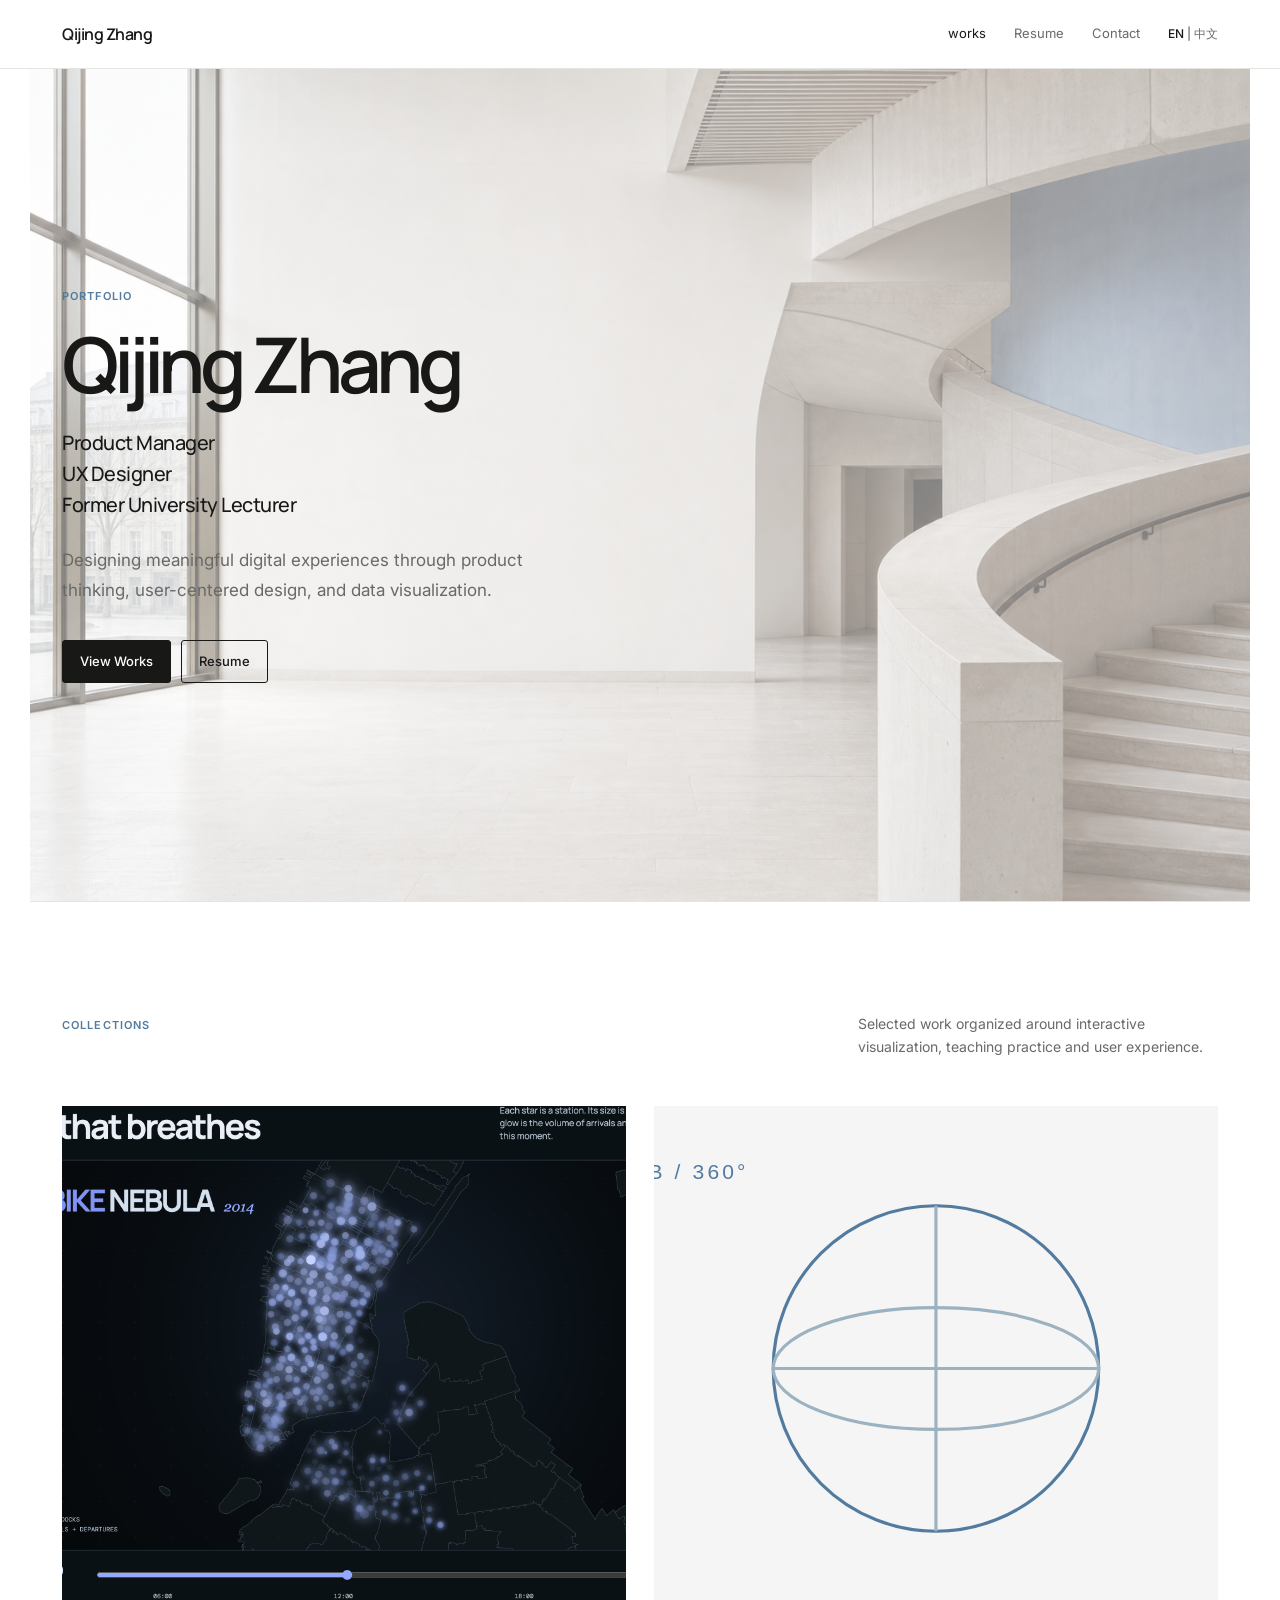
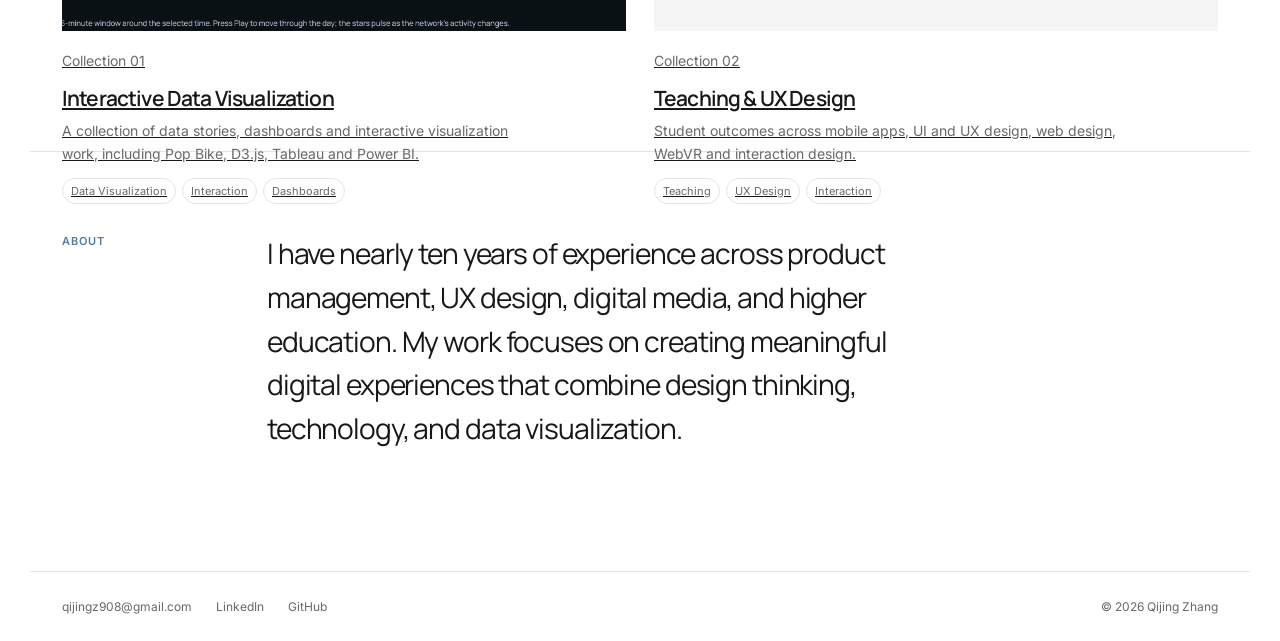
==== commit d2d534a5: "Update index.html" ====
--- a/index.html
+++ b/index.html
@@ -1 +1 @@
-<!doctype html><html lang="en"><head><meta charset="utf-8"><meta name="viewport" content="width=device-width,initial-scale=1"><meta name="description" content="Qijing Zhang — Product Manager, UX Designer and former university lecturer."><title>Qijing Zhang — Portfolio</title><link rel="preconnect" href="https://fonts.googleapis.com"><link rel="preconnect" href="https://fonts.gstatic.com" crossorigin><link href="https://fonts.googleapis.com/css2?family=Inter:wght@400;500;600;700&family=Manrope:wght@500;600;700&display=swap" rel="stylesheet"><link rel="stylesheet" href="assets/css/style.css"></head><body><a class="skip-link" href="#content">Skip to content</a><header class="site-header"><nav class="nav" aria-label="Main navigation"><a class="brand" href="index.html">Qijing Zhang</a><button class="menu-toggle" aria-expanded="false" aria-controls="menu">Menu</button><div id="menu" class="nav-links"><a aria-current="page" href="index.html">works</a><a href="resume.html">Resume</a><a href="contact.html">Contact</a><button class="language" aria-label="Switch language"><span class="active">EN</span><span class="slash">|</span><span>中文</span></button></div></nav></header><main id="content"><section class="hero wrap"><div class="hero-copy"><p class="eyebrow">Portfolio</p><h1>Qijing Zhang</h1><p class="roles">Product Manager<br>UX Designer<br>Former University Lecturer</p><p class="intro">Designing meaningful digital experiences through product thinking, user-centered design, and data visualization.</p><div class="button-row"><a class="button" href="#collections">View Works</a><a class="button secondary" href="resume.html">Resume</a></div></div><div class="portrait-frame"><img src="assets/images/portrait-placeholder.svg" alt="" width="640" height="760"></div></section><section id="collections" class="projects wrap"><div class="section-heading"><p class="eyebrow">Collections</p><p>Selected work organized around interactive visualization, teaching practice and user experience.</p></div><div class="project-grid collections-grid"><a class="project-card" href="collections/interactive-data-visualization.html"><img src="assets/images/project-data.svg" alt="Abstract visualization preview"><div><p class="collection-index">Collection 01</p><h2>Interactive Data Visualization</h2><p>A collection of data stories, dashboards and interactive visualization work, including Pop Bike, D3.js, Tableau and Power BI.</p><span class="tags"><span>Data Visualization</span><span>Interaction</span><span>Dashboards</span></span></div></a><a class="project-card" href="collections/teaching-ux-design.html"><img src="assets/images/project-vr.svg" alt="Abstract interactive learning preview"><div><p class="collection-index">Collection 02</p><h2>Teaching &amp; UX Design</h2><p>Student outcomes across mobile apps, UI and UX design, web design, WebVR and interaction design.</p><span class="tags"><span>Teaching</span><span>UX Design</span><span>Interaction</span></span></div></a></div></section><section class="about wrap"><p class="eyebrow">About</p><p class="about-copy">I have nearly ten years of experience across product management, UX design, digital media, and higher education. My work focuses on creating meaningful digital experiences that combine design thinking, technology, and data visualization.</p></section></main><footer class="footer wrap"><a href="mailto:qijingz908@gmail.com">qijingz908@gmail.com</a><a href="https://linkedin.com/in/qijing-jing-zhang" target="_blank" rel="noreferrer">LinkedIn</a><a href="https://github.com/ynkynk9" target="_blank" rel="noreferrer">GitHub</a><span>© <span id="year"></span> Qijing Zhang</span></footer><script src="assets/js/site.js"></script></body></html>
+<!doctype html><html lang="en"><head><meta charset="utf-8"><meta name="viewport" content="width=device-width,initial-scale=1"><meta name="description" content="Qijing Zhang — Product Manager, UX Designer and former university lecturer."><title>Qijing Zhang — Portfolio</title><link rel="preconnect" href="https://fonts.googleapis.com"><link rel="preconnect" href="https://fonts.gstatic.com" crossorigin><link href="https://fonts.googleapis.com/css2?family=Inter:wght@400;500;600;700&family=Manrope:wght@500;600;700&display=swap" rel="stylesheet"><link rel="stylesheet" href="assets/css/style.css"></head><body><a class="skip-link" href="#content">Skip to content</a><header class="site-header"><nav class="nav" aria-label="Main navigation"><a class="brand" href="index.html">Qijing Zhang</a><button class="menu-toggle" aria-expanded="false" aria-controls="menu">Menu</button><div id="menu" class="nav-links"><a aria-current="page" href="index.html">works</a><a href="resume.html">Resume</a><a href="contact.html">Contact</a><button class="language" aria-label="Switch language"><span class="active">EN</span><span class="slash">|</span><span>中文</span></button></div></nav></header><main id="content"><section class="hero wrap"><div class="hero-copy"><p class="eyebrow">Portfolio</p><h1>Qijing Zhang</h1><p class="roles">Product Manager<br>UX Designer<br>Former University Lecturer</p><p class="intro">Designing meaningful digital experiences through product thinking, user-centered design, and data visualization.</p><div class="button-row"><a class="button" href="#collections">View Works</a><a class="button secondary" href="resume.html">Resume</a></div></div><div class="portrait-frame"><img src="assets/images/portrait-placeholder.svg" alt="" width="640" height="760"></div></section><section id="collections" class="projects wrap"><div class="section-heading"><p class="eyebrow">Collections</p><p>Selected work organized around interactive visualization, teaching practice and user experience.</p></div><div class="project-grid collections-grid"><a class="project-card" href="collections/interactive-data-visualization.html"><img src="assets/images/project-data.png" alt="Abstract visualization preview"><div><p class="collection-index">Collection 01</p><h2>Interactive Data Visualization</h2><p>A collection of data stories, dashboards and interactive visualization work, including Pop Bike, D3.js, Tableau and Power BI.</p><span class="tags"><span>Data Visualization</span><span>Interaction</span><span>Dashboards</span></span></div></a><a class="project-card" href="collections/teaching-ux-design.html"><img src="assets/images/project-vr.svg" alt="Abstract interactive learning preview"><div><p class="collection-index">Collection 02</p><h2>Teaching &amp; UX Design</h2><p>Student outcomes across mobile apps, UI and UX design, web design, WebVR and interaction design.</p><span class="tags"><span>Teaching</span><span>UX Design</span><span>Interaction</span></span></div></a></div></section><section class="about wrap"><p class="eyebrow">About</p><p class="about-copy">I have nearly ten years of experience across product management, UX design, digital media, and higher education. My work focuses on creating meaningful digital experiences that combine design thinking, technology, and data visualization.</p></section></main><footer class="footer wrap"><a href="mailto:qijingz908@gmail.com">qijingz908@gmail.com</a><a href="https://linkedin.com/in/qijing-jing-zhang" target="_blank" rel="noreferrer">LinkedIn</a><a href="https://github.com/ynkynk9" target="_blank" rel="noreferrer">GitHub</a><span>© <span id="year"></span> Qijing Zhang</span></footer><script src="assets/js/site.js"></script></body></html>
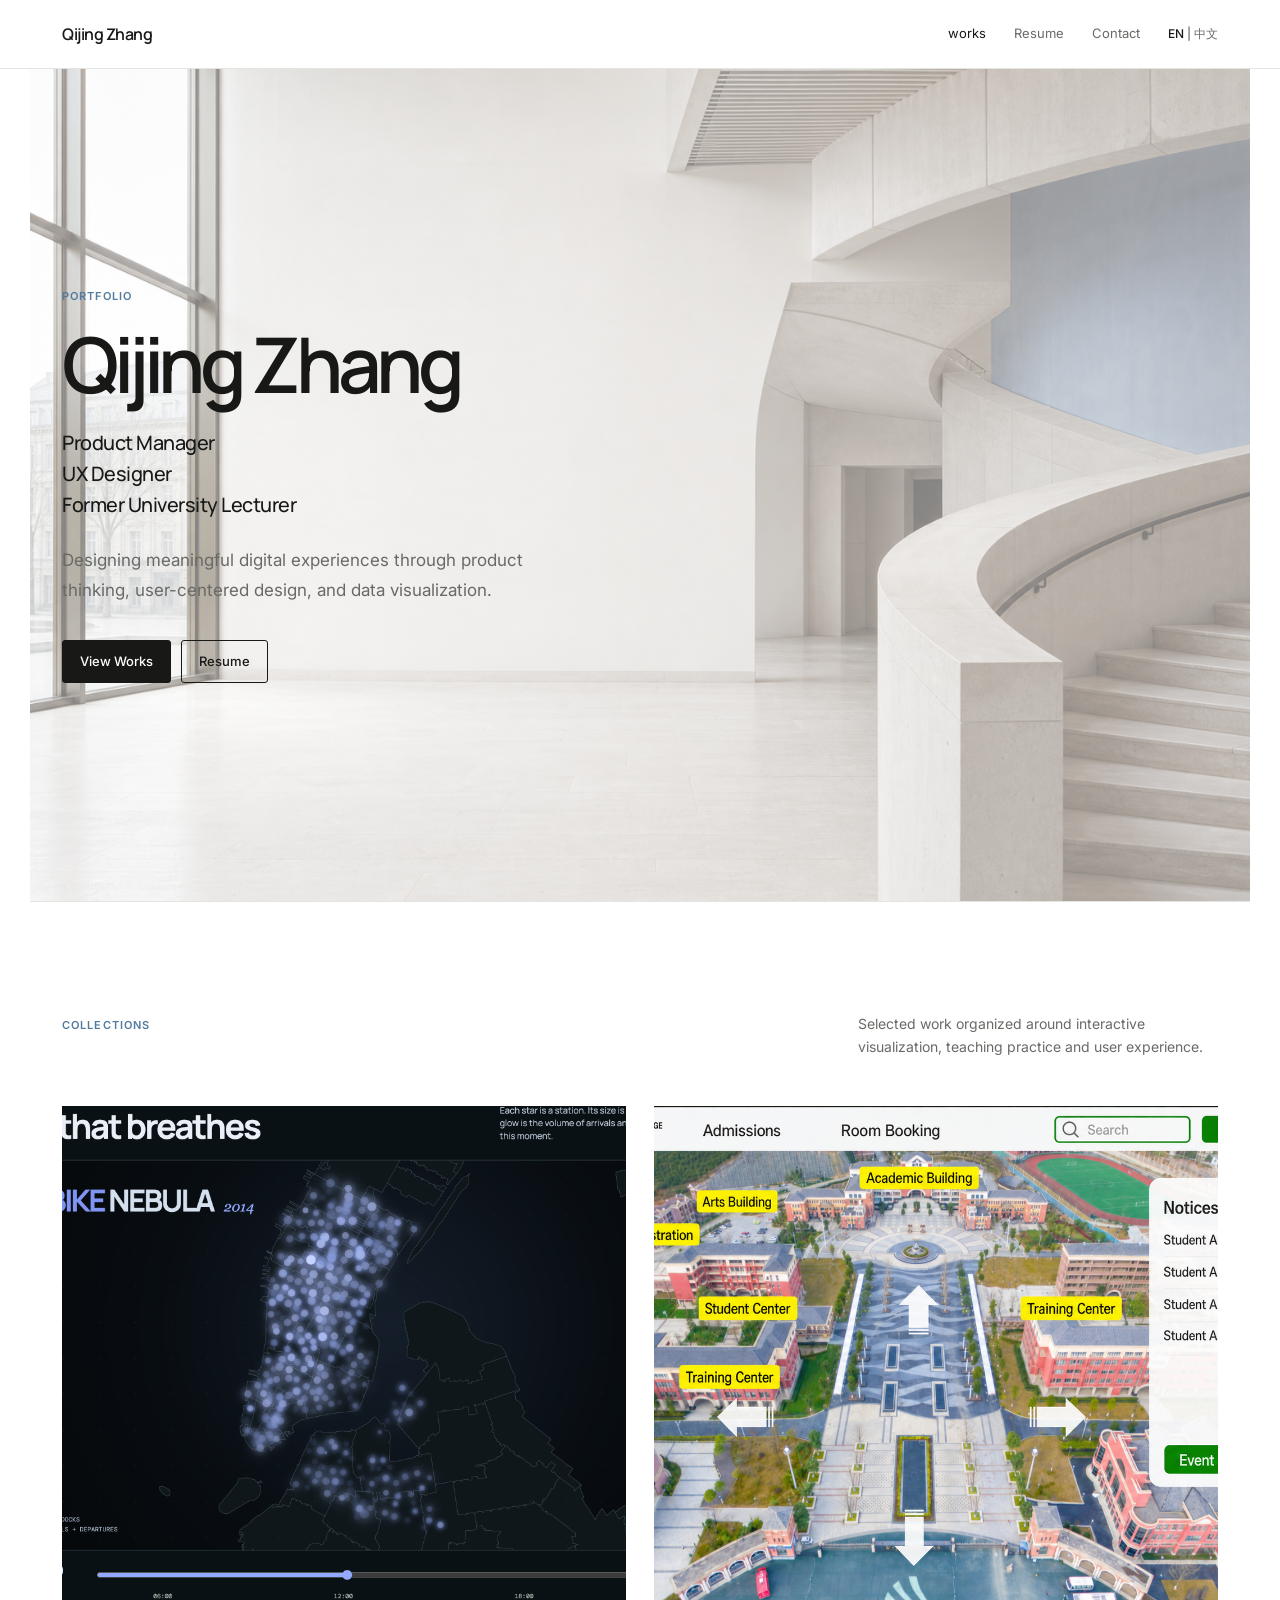
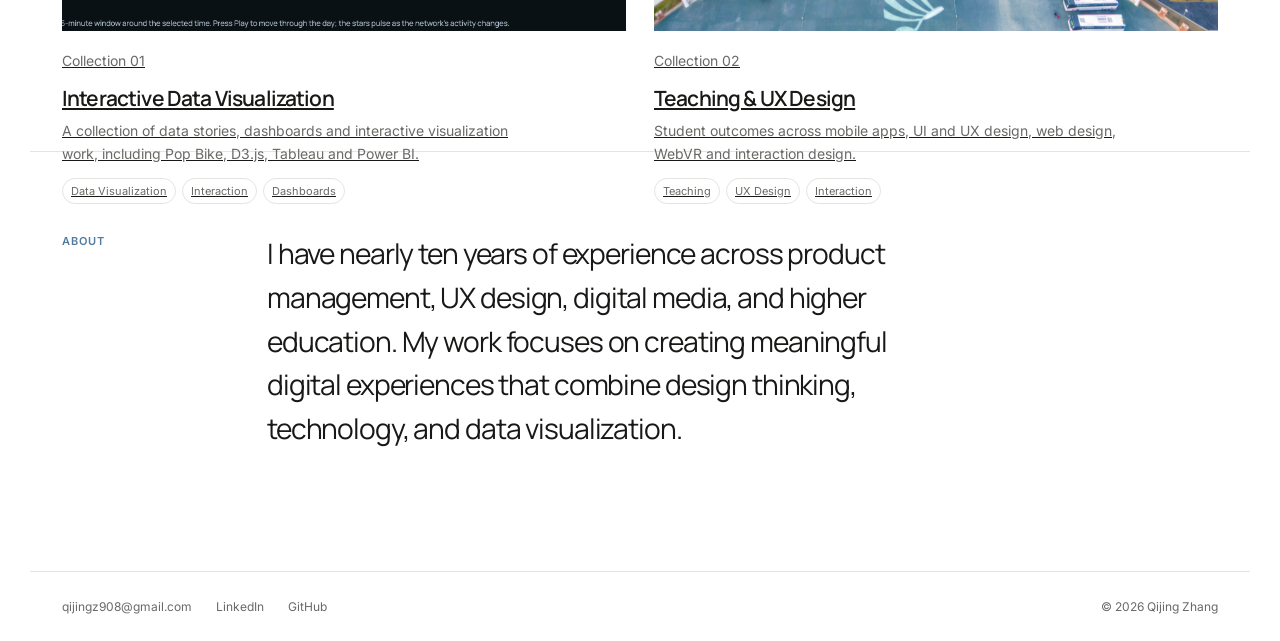
==== commit ea822bf0: "Update index.html" ====
--- a/index.html
+++ b/index.html
@@ -1 +1 @@
-<!doctype html><html lang="en"><head><meta charset="utf-8"><meta name="viewport" content="width=device-width,initial-scale=1"><meta name="description" content="Qijing Zhang — Product Manager, UX Designer and former university lecturer."><title>Qijing Zhang — Portfolio</title><link rel="preconnect" href="https://fonts.googleapis.com"><link rel="preconnect" href="https://fonts.gstatic.com" crossorigin><link href="https://fonts.googleapis.com/css2?family=Inter:wght@400;500;600;700&family=Manrope:wght@500;600;700&display=swap" rel="stylesheet"><link rel="stylesheet" href="assets/css/style.css"></head><body><a class="skip-link" href="#content">Skip to content</a><header class="site-header"><nav class="nav" aria-label="Main navigation"><a class="brand" href="index.html">Qijing Zhang</a><button class="menu-toggle" aria-expanded="false" aria-controls="menu">Menu</button><div id="menu" class="nav-links"><a aria-current="page" href="index.html">works</a><a href="resume.html">Resume</a><a href="contact.html">Contact</a><button class="language" aria-label="Switch language"><span class="active">EN</span><span class="slash">|</span><span>中文</span></button></div></nav></header><main id="content"><section class="hero wrap"><div class="hero-copy"><p class="eyebrow">Portfolio</p><h1>Qijing Zhang</h1><p class="roles">Product Manager<br>UX Designer<br>Former University Lecturer</p><p class="intro">Designing meaningful digital experiences through product thinking, user-centered design, and data visualization.</p><div class="button-row"><a class="button" href="#collections">View Works</a><a class="button secondary" href="resume.html">Resume</a></div></div><div class="portrait-frame"><img src="assets/images/portrait-placeholder.svg" alt="" width="640" height="760"></div></section><section id="collections" class="projects wrap"><div class="section-heading"><p class="eyebrow">Collections</p><p>Selected work organized around interactive visualization, teaching practice and user experience.</p></div><div class="project-grid collections-grid"><a class="project-card" href="collections/interactive-data-visualization.html"><img src="assets/images/project-data.png" alt="Abstract visualization preview"><div><p class="collection-index">Collection 01</p><h2>Interactive Data Visualization</h2><p>A collection of data stories, dashboards and interactive visualization work, including Pop Bike, D3.js, Tableau and Power BI.</p><span class="tags"><span>Data Visualization</span><span>Interaction</span><span>Dashboards</span></span></div></a><a class="project-card" href="collections/teaching-ux-design.html"><img src="assets/images/project-vr.svg" alt="Abstract interactive learning preview"><div><p class="collection-index">Collection 02</p><h2>Teaching &amp; UX Design</h2><p>Student outcomes across mobile apps, UI and UX design, web design, WebVR and interaction design.</p><span class="tags"><span>Teaching</span><span>UX Design</span><span>Interaction</span></span></div></a></div></section><section class="about wrap"><p class="eyebrow">About</p><p class="about-copy">I have nearly ten years of experience across product management, UX design, digital media, and higher education. My work focuses on creating meaningful digital experiences that combine design thinking, technology, and data visualization.</p></section></main><footer class="footer wrap"><a href="mailto:qijingz908@gmail.com">qijingz908@gmail.com</a><a href="https://linkedin.com/in/qijing-jing-zhang" target="_blank" rel="noreferrer">LinkedIn</a><a href="https://github.com/ynkynk9" target="_blank" rel="noreferrer">GitHub</a><span>© <span id="year"></span> Qijing Zhang</span></footer><script src="assets/js/site.js"></script></body></html>
+<!doctype html><html lang="en"><head><meta charset="utf-8"><meta name="viewport" content="width=device-width,initial-scale=1"><meta name="description" content="Qijing Zhang — Product Manager, UX Designer and former university lecturer."><title>Qijing Zhang — Portfolio</title><link rel="preconnect" href="https://fonts.googleapis.com"><link rel="preconnect" href="https://fonts.gstatic.com" crossorigin><link href="https://fonts.googleapis.com/css2?family=Inter:wght@400;500;600;700&family=Manrope:wght@500;600;700&display=swap" rel="stylesheet"><link rel="stylesheet" href="assets/css/style.css"></head><body><a class="skip-link" href="#content">Skip to content</a><header class="site-header"><nav class="nav" aria-label="Main navigation"><a class="brand" href="index.html">Qijing Zhang</a><button class="menu-toggle" aria-expanded="false" aria-controls="menu">Menu</button><div id="menu" class="nav-links"><a aria-current="page" href="index.html">works</a><a href="resume.html">Resume</a><a href="contact.html">Contact</a><button class="language" aria-label="Switch language"><span class="active">EN</span><span class="slash">|</span><span>中文</span></button></div></nav></header><main id="content"><section class="hero wrap"><div class="hero-copy"><p class="eyebrow">Portfolio</p><h1>Qijing Zhang</h1><p class="roles">Product Manager<br>UX Designer<br>Former University Lecturer</p><p class="intro">Designing meaningful digital experiences through product thinking, user-centered design, and data visualization.</p><div class="button-row"><a class="button" href="#collections">View Works</a><a class="button secondary" href="resume.html">Resume</a></div></div><div class="portrait-frame"><img src="assets/images/portrait-placeholder.svg" alt="" width="640" height="760"></div></section><section id="collections" class="projects wrap"><div class="section-heading"><p class="eyebrow">Collections</p><p>Selected work organized around interactive visualization, teaching practice and user experience.</p></div><div class="project-grid collections-grid"><a class="project-card" href="collections/interactive-data-visualization.html"><img src="assets/images/project-data.png" alt="Abstract visualization preview"><div><p class="collection-index">Collection 01</p><h2>Interactive Data Visualization</h2><p>A collection of data stories, dashboards and interactive visualization work, including Pop Bike, D3.js, Tableau and Power BI.</p><span class="tags"><span>Data Visualization</span><span>Interaction</span><span>Dashboards</span></span></div></a><a class="project-card" href="collections/teaching-ux-design.html"><img src="assets/images/3d-campus-interface-en.png" alt="3D campus navigation and digital services project preview"><div><p class="collection-index">Collection 02</p><h2>Teaching &amp; UX Design</h2><p>Student outcomes across mobile apps, UI and UX design, web design, WebVR and interaction design.</p><span class="tags"><span>Teaching</span><span>UX Design</span><span>Interaction</span></span></div></a></div></section><section class="about wrap"><p class="eyebrow">About</p><p class="about-copy">I have nearly ten years of experience across product management, UX design, digital media, and higher education. My work focuses on creating meaningful digital experiences that combine design thinking, technology, and data visualization.</p></section></main><footer class="footer wrap"><a href="mailto:qijingz908@gmail.com">qijingz908@gmail.com</a><a href="https://linkedin.com/in/qijing-jing-zhang" target="_blank" rel="noreferrer">LinkedIn</a><a href="https://github.com/ynkynk9" target="_blank" rel="noreferrer">GitHub</a><span>© <span id="year"></span> Qijing Zhang</span></footer><script src="assets/js/site.js"></script></body></html>
--- a/assets/css/style.css
+++ b/assets/css/style.css
@@ -1 +1,2 @@
 :root{--white:#fff;--surface:#f7f7f5;--line:#e4e4e0;--ink:#181817;--muted:#696966;--blue:#527b9f;--font:"Inter",Arial,sans-serif;--heading:"Manrope",Arial,sans-serif}*{box-sizing:border-box}html{scroll-behavior:smooth}body{margin:0;background:var(--white);color:var(--ink);font:15px/1.65 var(--font)}a{color:inherit}.skip-link{position:fixed;left:-999px;top:8px;background:var(--ink);color:#fff;padding:8px;z-index:10}.skip-link:focus{left:8px}.wrap{max-width:1220px;margin:0 auto;padding-left:32px;padding-right:32px}.site-header{position:sticky;z-index:5;top:0;background:rgba(255,255,255,.97);border-bottom:1px solid var(--line)}.nav{max-width:1220px;min-height:68px;margin:auto;padding:0 32px;display:flex;align-items:center;justify-content:space-between}.brand{font:600 16px var(--heading);letter-spacing:-.03em;text-decoration:none}.nav-links{display:flex;align-items:center;gap:28px}.nav-links a{font-size:13px;color:var(--muted);text-decoration:none}.nav-links a[aria-current=page],.nav-links a:hover{color:var(--ink)}.language,.menu-toggle{padding:0;border:0;background:none;color:var(--muted);font:500 12px var(--font);cursor:pointer}.language .active{color:var(--ink)}.slash{padding:0 3px}.menu-toggle{display:none}.hero{display:grid;grid-template-columns:1fr .72fr;gap:9vw;align-items:center;min-height:calc(100vh - 68px);padding-top:75px;padding-bottom:75px}.eyebrow{margin:0 0 19px;font-size:11px;font-weight:600;letter-spacing:.1em;text-transform:uppercase;color:var(--blue)}h1,h2,h3,p{margin-top:0}h1{font:600 clamp(3rem,6vw,5.7rem)/1.03 var(--heading);letter-spacing:-.07em;margin-bottom:25px}.roles{font:500 clamp(1.05rem,1.55vw,1.35rem)/1.55 var(--heading);letter-spacing:-.025em;margin-bottom:26px}.intro{max-width:530px;margin-bottom:34px;color:var(--muted);font-size:17px;line-height:1.75}.button-row{display:flex;gap:10px}.button{display:inline-flex;justify-content:center;align-items:center;padding:10px 17px;border:1px solid var(--ink);border-radius:3px;background:var(--ink);color:#fff;font-size:13px;font-weight:500;text-decoration:none;transition:background .18s,border-color .18s}.button:hover{border-color:var(--blue);background:var(--blue)}.button.secondary{background:transparent;color:var(--ink)}.button.secondary:hover{border-color:var(--blue);background:transparent;color:var(--blue)}.portrait-frame{overflow:hidden;background:var(--surface);aspect-ratio:4/5}.portrait-frame img,.project-card img{display:block;width:100%;height:100%;object-fit:cover}.projects{padding-top:110px;padding-bottom:120px;border-top:1px solid var(--line)}.section-heading{display:flex;justify-content:space-between;align-items:baseline;margin-bottom:48px}.section-heading p:last-child{max-width:360px;margin:0;color:var(--muted);font-size:14px}.project-grid{display:grid;grid-template-columns:repeat(2,1fr);gap:52px 28px}.project-card{display:block;width:100%;padding:0;border:0;background:none;text-align:left;color:inherit;font:inherit;cursor:pointer}.project-card img{aspect-ratio:16/10;margin-bottom:18px;background:var(--surface);transition:opacity .18s}.project-card:hover img,.project-card:focus-visible img{opacity:.82}.project-card h2{margin-bottom:7px;font:600 21px/1.25 var(--heading);letter-spacing:-.04em}.project-card p{max-width:470px;margin-bottom:13px;color:var(--muted);font-size:14px;line-height:1.65}.tags{display:flex;flex-wrap:wrap;gap:6px}.tags span{padding:3px 8px;border:1px solid var(--line);border-radius:20px;color:var(--muted);font-size:11px}.about{display:grid;grid-template-columns:180px minmax(0,650px);gap:25px;padding-top:80px;padding-bottom:120px;border-top:1px solid var(--line)}.about-copy{margin:0;font:400 clamp(1.35rem,2.2vw,1.8rem)/1.55 var(--heading);letter-spacing:-.04em}.footer{display:flex;flex-wrap:wrap;gap:24px;padding-top:25px;padding-bottom:25px;border-top:1px solid var(--line);color:var(--muted);font-size:12px}.footer a{text-decoration:none}.footer a:hover{text-decoration:underline}.footer span:last-child{margin-left:auto}.page-header{padding-top:110px;padding-bottom:65px;border-bottom:1px solid var(--line)}.page-header h1{margin-bottom:0}.page-header p{max-width:570px;color:var(--muted);font-size:17px}.download{margin-left:20px;color:var(--blue);font-size:13px;font-weight:500;letter-spacing:0;text-decoration:none}.resume{padding-top:68px;padding-bottom:100px}.resume-section{display:grid;grid-template-columns:190px minmax(0,1fr);gap:30px;padding:35px 0;border-bottom:1px solid var(--line)}.resume-section h2{margin:3px 0;color:var(--blue);font:600 12px var(--font);letter-spacing:.09em;text-transform:uppercase}.resume-entry{max-width:680px;margin-bottom:27px}.resume-entry:last-child{margin-bottom:0}.resume-entry h3{margin:0;font:600 16px/1.4 var(--heading);letter-spacing:-.02em}.resume-entry .meta{margin:3px 0 8px;color:var(--muted);font-size:13px}.resume-entry p{margin-bottom:0;color:var(--muted);font-size:14px}.plain-list{display:flex;flex-wrap:wrap;gap:10px 22px;padding:0;margin:0;list-style:none}.plain-list li{font-size:14px}.contact-page{min-height:calc(100vh - 150px);padding-top:110px;padding-bottom:100px}.contact-page h1{max-width:720px}.contact-details{display:grid;grid-template-columns:repeat(2,minmax(0,300px));gap:25px 50px;margin:48px 0}.contact-details div{padding-top:12px;border-top:1px solid var(--line)}.contact-details dt{color:var(--blue);font-size:11px;font-weight:600;letter-spacing:.08em;text-transform:uppercase}.contact-details dd{margin:5px 0 0;font-size:15px}.contact-details a{text-decoration:none}.contact-details a:hover{text-decoration:underline}.ending{max-width:580px;color:var(--muted)}.case-dialog{width:min(860px,calc(100% - 32px));max-height:90vh;padding:0;border:0;background:#fff;box-shadow:0 16px 48px rgba(0,0,0,.16)}.case-dialog::backdrop{background:rgba(24,24,23,.38)}.dialog-inner{padding:48px 64px 64px}.dialog-close{position:absolute;top:18px;right:20px;width:34px;height:34px;border:0;background:none;color:var(--muted);font-size:28px;line-height:1;cursor:pointer}.dialog-inner>h2{margin-bottom:14px;font:600 clamp(2rem,4vw,3.7rem)/1.08 var(--heading);letter-spacing:-.06em}.case-summary{max-width:650px;margin-bottom:38px;color:var(--muted);font:400 18px/1.6 var(--heading)}.case-image{display:block;width:100%;aspect-ratio:16/9;object-fit:cover;margin-bottom:42px;background:var(--surface)}.dialog-inner section{padding:22px 0;border-top:1px solid var(--line)}.dialog-inner section h3{margin-bottom:8px;color:var(--blue);font:600 11px var(--font);letter-spacing:.09em;text-transform:uppercase}.dialog-inner section p{max-width:660px;margin-bottom:0;color:#3f3f3d}.project-card:focus-visible,.dialog-close:focus-visible,a:focus-visible,button:focus-visible{outline:2px solid var(--blue);outline-offset:3px}@media(max-width:700px){.wrap,.nav{padding-left:20px;padding-right:20px}.nav{min-height:60px}.menu-toggle{display:block}.nav-links{display:none;position:absolute;top:60px;left:0;right:0;align-items:flex-start;flex-direction:column;gap:15px;padding:18px 20px;border-bottom:1px solid var(--line);background:#fff}.nav-links.open{display:flex}.hero{display:flex;flex-direction:column;align-items:stretch;gap:55px;min-height:0;padding-top:78px;padding-bottom:80px}.portrait-frame{max-width:460px}.projects{padding-top:72px;padding-bottom:75px}.section-heading{display:block;margin-bottom:34px}.section-heading p:last-child{margin-top:8px}.project-grid{grid-template-columns:1fr;gap:42px}.about{display:block;padding-top:60px;padding-bottom:75px}.about-copy{margin-top:20px}.footer{gap:16px}.footer span:last-child{width:100%;margin-left:0}.page-header{padding-top:75px;padding-bottom:48px}.resume{padding-top:38px}.resume-section{display:block;padding:27px 0}.resume-section h2{margin-bottom:24px}.contact-page{padding-top:75px}.contact-details{grid-template-columns:1fr;margin:38px 0}.dialog-inner{padding:44px 24px 40px}.case-dialog{width:calc(100% - 20px)}}
+
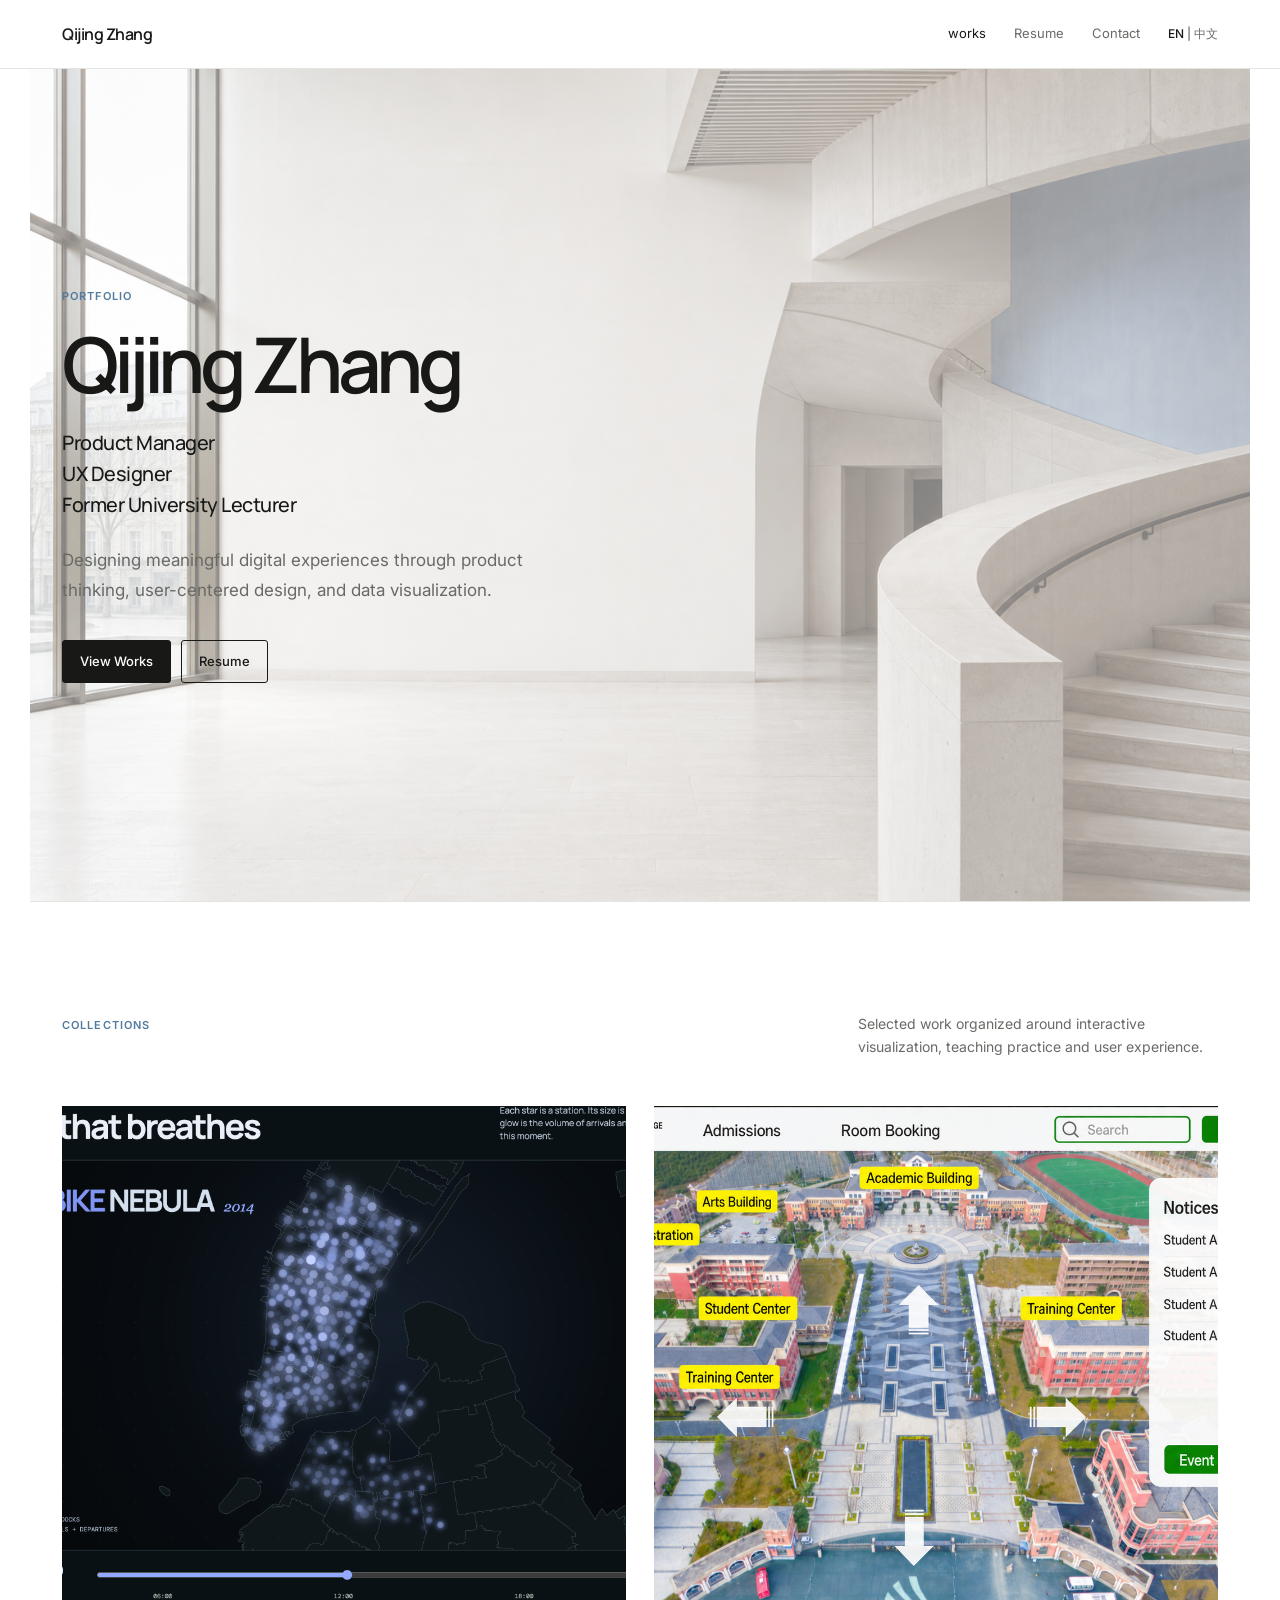
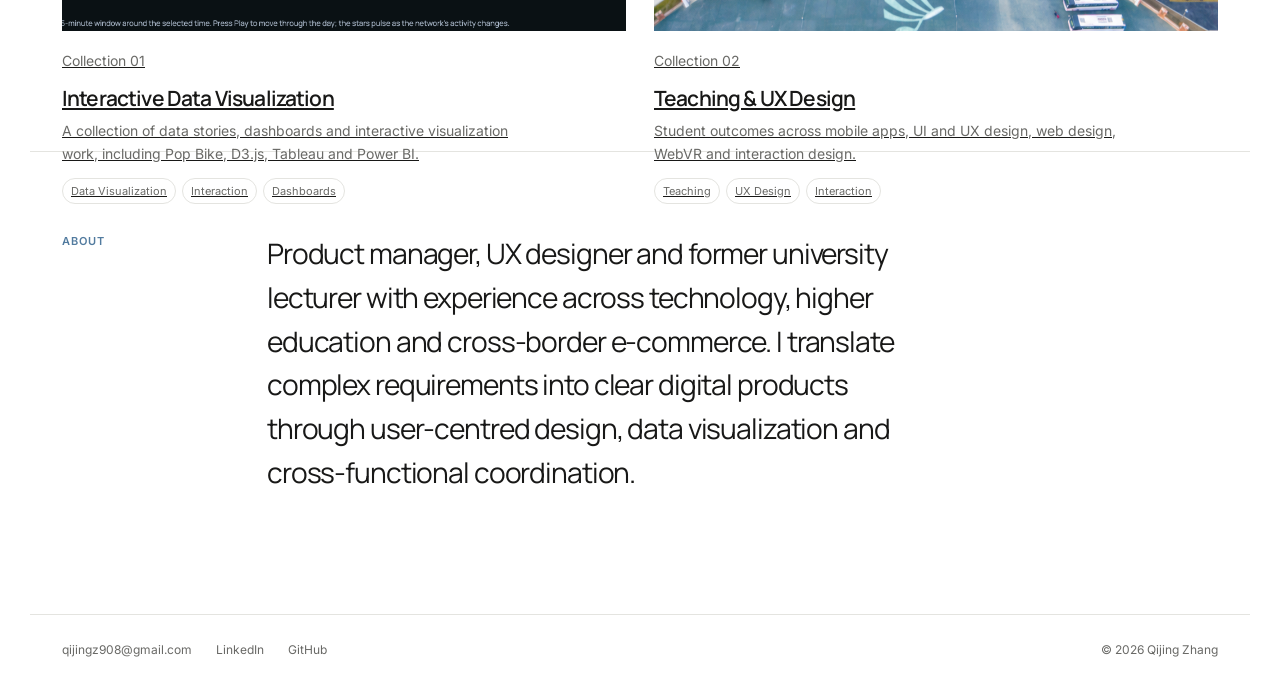
==== commit 9119212c: "Update index.html" ====
--- a/index.html
+++ b/index.html
@@ -1 +1 @@
-<!doctype html><html lang="en"><head><meta charset="utf-8"><meta name="viewport" content="width=device-width,initial-scale=1"><meta name="description" content="Qijing Zhang — Product Manager, UX Designer and former university lecturer."><title>Qijing Zhang — Portfolio</title><link rel="preconnect" href="https://fonts.googleapis.com"><link rel="preconnect" href="https://fonts.gstatic.com" crossorigin><link href="https://fonts.googleapis.com/css2?family=Inter:wght@400;500;600;700&family=Manrope:wght@500;600;700&display=swap" rel="stylesheet"><link rel="stylesheet" href="assets/css/style.css"></head><body><a class="skip-link" href="#content">Skip to content</a><header class="site-header"><nav class="nav" aria-label="Main navigation"><a class="brand" href="index.html">Qijing Zhang</a><button class="menu-toggle" aria-expanded="false" aria-controls="menu">Menu</button><div id="menu" class="nav-links"><a aria-current="page" href="index.html">works</a><a href="resume.html">Resume</a><a href="contact.html">Contact</a><button class="language" aria-label="Switch language"><span class="active">EN</span><span class="slash">|</span><span>中文</span></button></div></nav></header><main id="content"><section class="hero wrap"><div class="hero-copy"><p class="eyebrow">Portfolio</p><h1>Qijing Zhang</h1><p class="roles">Product Manager<br>UX Designer<br>Former University Lecturer</p><p class="intro">Designing meaningful digital experiences through product thinking, user-centered design, and data visualization.</p><div class="button-row"><a class="button" href="#collections">View Works</a><a class="button secondary" href="resume.html">Resume</a></div></div><div class="portrait-frame"><img src="assets/images/portrait-placeholder.svg" alt="" width="640" height="760"></div></section><section id="collections" class="projects wrap"><div class="section-heading"><p class="eyebrow">Collections</p><p>Selected work organized around interactive visualization, teaching practice and user experience.</p></div><div class="project-grid collections-grid"><a class="project-card" href="collections/interactive-data-visualization.html"><img src="assets/images/project-data.png" alt="Abstract visualization preview"><div><p class="collection-index">Collection 01</p><h2>Interactive Data Visualization</h2><p>A collection of data stories, dashboards and interactive visualization work, including Pop Bike, D3.js, Tableau and Power BI.</p><span class="tags"><span>Data Visualization</span><span>Interaction</span><span>Dashboards</span></span></div></a><a class="project-card" href="collections/teaching-ux-design.html"><img src="assets/images/3d-campus-interface-en.png" alt="3D campus navigation and digital services project preview"><div><p class="collection-index">Collection 02</p><h2>Teaching &amp; UX Design</h2><p>Student outcomes across mobile apps, UI and UX design, web design, WebVR and interaction design.</p><span class="tags"><span>Teaching</span><span>UX Design</span><span>Interaction</span></span></div></a></div></section><section class="about wrap"><p class="eyebrow">About</p><p class="about-copy">I have nearly ten years of experience across product management, UX design, digital media, and higher education. My work focuses on creating meaningful digital experiences that combine design thinking, technology, and data visualization.</p></section></main><footer class="footer wrap"><a href="mailto:qijingz908@gmail.com">qijingz908@gmail.com</a><a href="https://linkedin.com/in/qijing-jing-zhang" target="_blank" rel="noreferrer">LinkedIn</a><a href="https://github.com/ynkynk9" target="_blank" rel="noreferrer">GitHub</a><span>© <span id="year"></span> Qijing Zhang</span></footer><script src="assets/js/site.js"></script></body></html>
+<!doctype html><html lang="en"><head><meta charset="utf-8"><meta name="viewport" content="width=device-width,initial-scale=1"><meta name="description" content="Qijing Zhang — Product Manager, UX Designer and former university lecturer."><title>Qijing Zhang — Portfolio</title><link rel="preconnect" href="https://fonts.googleapis.com"><link rel="preconnect" href="https://fonts.gstatic.com" crossorigin><link href="https://fonts.googleapis.com/css2?family=Inter:wght@400;500;600;700&family=Manrope:wght@500;600;700&display=swap" rel="stylesheet"><link rel="stylesheet" href="assets/css/style.css"></head><body><a class="skip-link" href="#content">Skip to content</a><header class="site-header"><nav class="nav" aria-label="Main navigation"><a class="brand" href="index.html">Qijing Zhang</a><button class="menu-toggle" aria-expanded="false" aria-controls="menu">Menu</button><div id="menu" class="nav-links"><a aria-current="page" href="index.html">works</a><a href="resume.html">Resume</a><a href="contact.html">Contact</a><button class="language" aria-label="Switch language"><span class="active">EN</span><span class="slash">|</span><span>中文</span></button></div></nav></header><main id="content"><section class="hero wrap"><div class="hero-copy"><p class="eyebrow">Portfolio</p><h1>Qijing Zhang</h1><p class="roles">Product Manager<br>UX Designer<br>Former University Lecturer</p><p class="intro">Designing meaningful digital experiences through product thinking, user-centered design, and data visualization.</p><div class="button-row"><a class="button" href="#collections">View Works</a><a class="button secondary" href="resume.html">Resume</a></div></div><div class="portrait-frame"><img src="assets/images/portrait-placeholder.svg" alt="" width="640" height="760"></div></section><section id="collections" class="projects wrap"><div class="section-heading"><p class="eyebrow">Collections</p><p>Selected work organized around interactive visualization, teaching practice and user experience.</p></div><div class="project-grid collections-grid"><a class="project-card" href="collections/interactive-data-visualization.html"><img src="assets/images/project-data.png" alt="Abstract visualization preview"><div><p class="collection-index">Collection 01</p><h2>Interactive Data Visualization</h2><p>A collection of data stories, dashboards and interactive visualization work, including Pop Bike, D3.js, Tableau and Power BI.</p><span class="tags"><span>Data Visualization</span><span>Interaction</span><span>Dashboards</span></span></div></a><a class="project-card" href="collections/teaching-ux-design.html"><img src="assets/images/3d-campus-interface-en.png" alt="3D campus navigation and digital services project preview"><div><p class="collection-index">Collection 02</p><h2>Teaching &amp; UX Design</h2><p>Student outcomes across mobile apps, UI and UX design, web design, WebVR and interaction design.</p><span class="tags"><span>Teaching</span><span>UX Design</span><span>Interaction</span></span></div></a></div></section><section class="about wrap"><p class="eyebrow">About</p><p class="about-copy">Product manager, UX designer and former university lecturer with experience across technology, higher education and cross-border e-commerce. I translate complex requirements into clear digital products through user-centred design, data visualization and cross-functional coordination.</p></section></main><footer class="footer wrap"><a href="mailto:qijingz908@gmail.com">qijingz908@gmail.com</a><a href="https://linkedin.com/in/qijing-jing-zhang" target="_blank" rel="noreferrer">LinkedIn</a><a href="https://github.com/ynkynk9" target="_blank" rel="noreferrer">GitHub</a><span>© <span id="year"></span> Qijing Zhang</span></footer><script src="assets/js/site.js"></script></body></html>
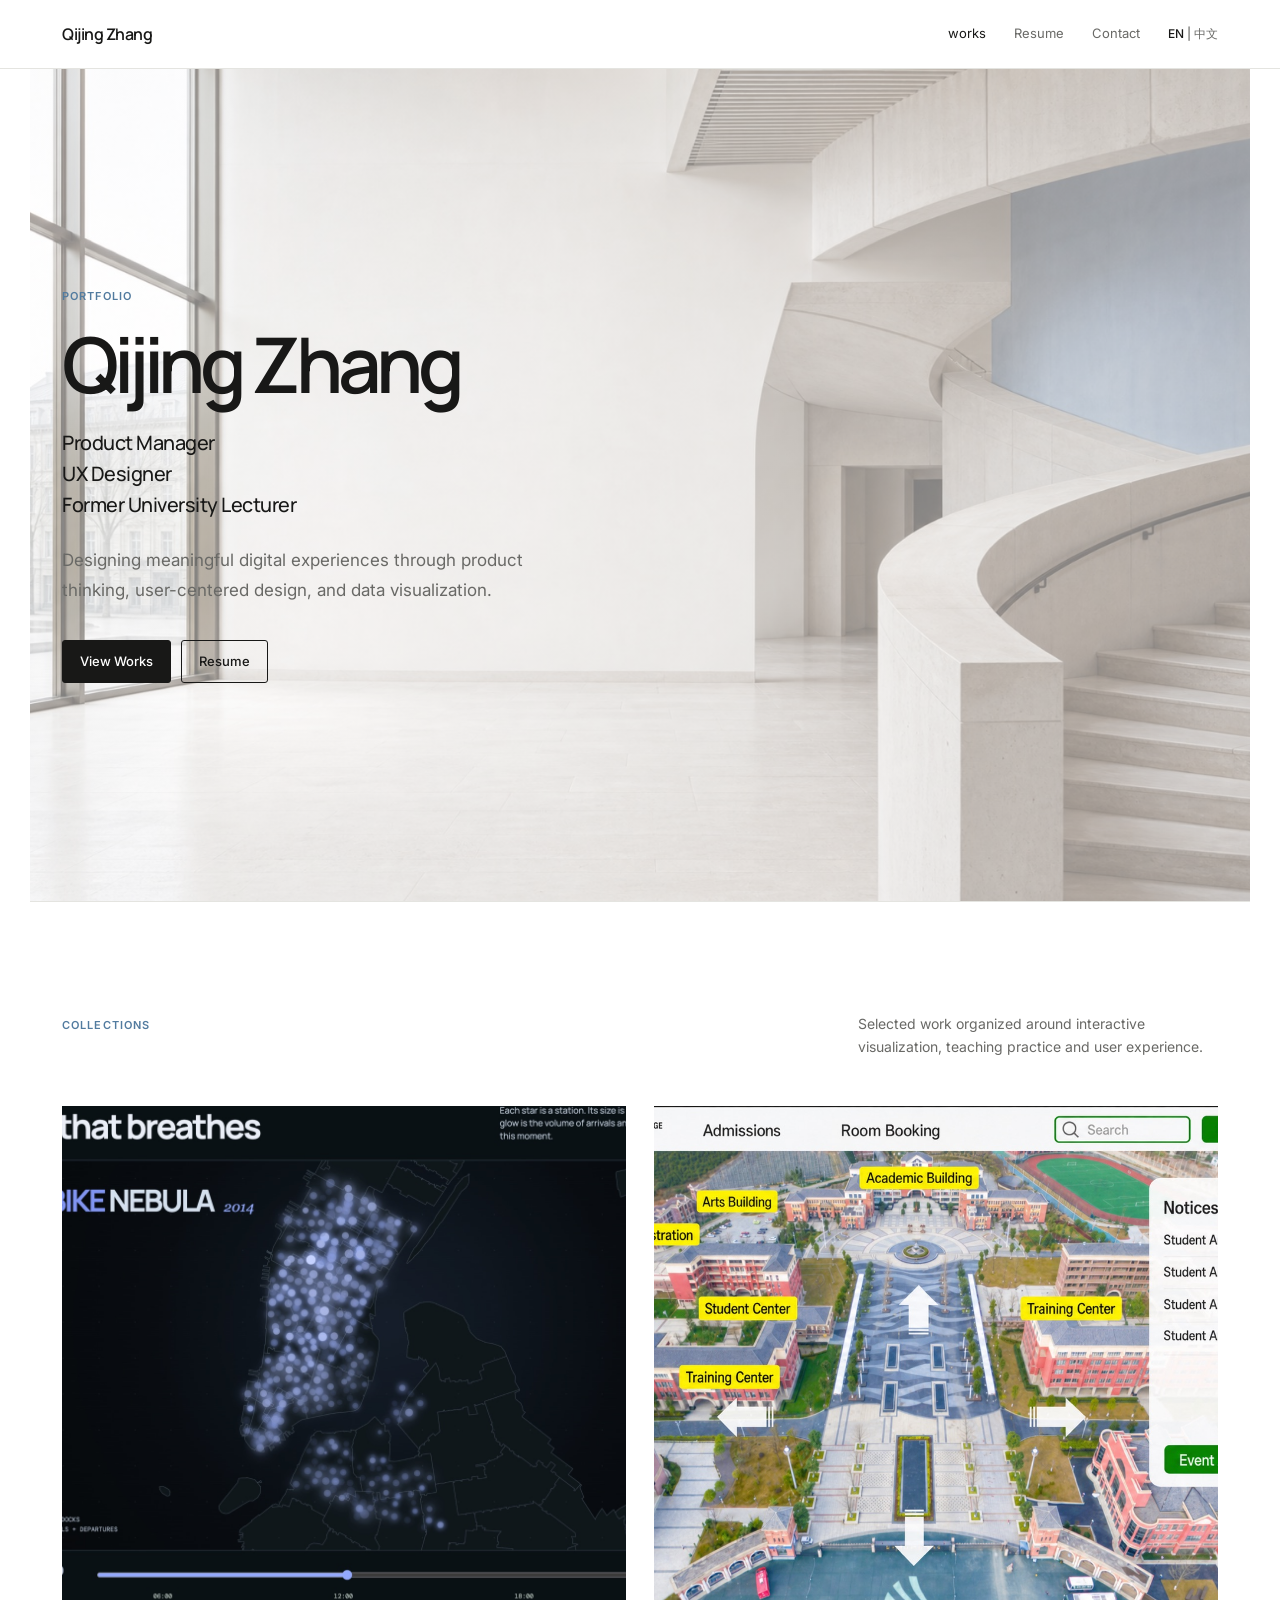
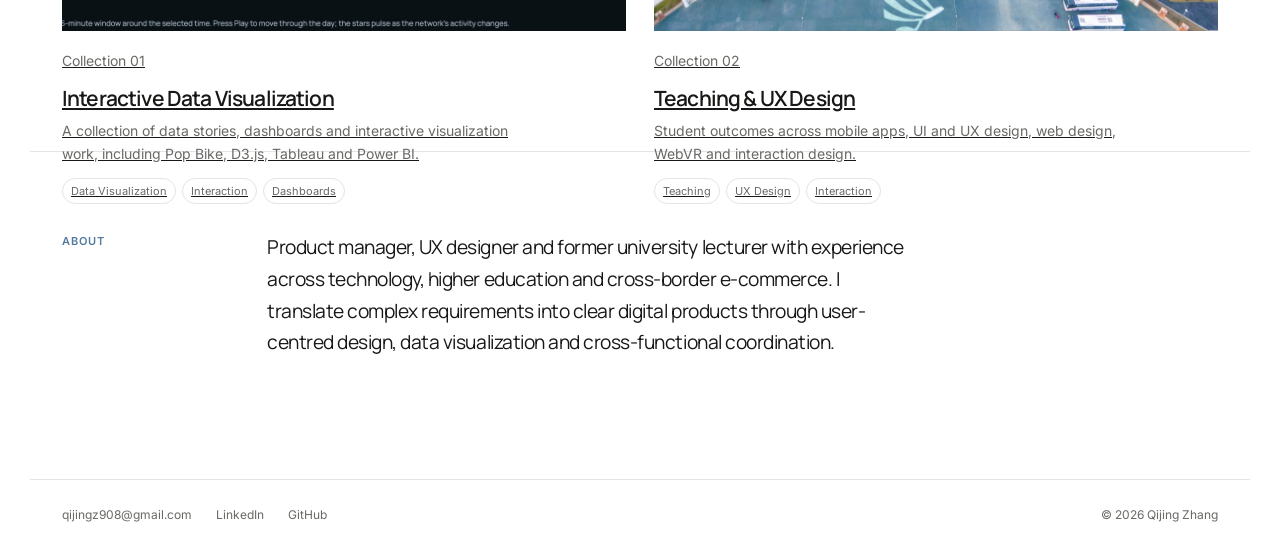
==== commit 2a4e1536: "Compress images, remove unused assets, link home.css, update README - Convert large PNGs to compress" ====
--- a/index.html
+++ b/index.html
@@ -1 +1 @@
-<!doctype html><html lang="en"><head><meta charset="utf-8"><meta name="viewport" content="width=device-width,initial-scale=1"><meta name="description" content="Qijing Zhang — Product Manager, UX Designer and former university lecturer."><title>Qijing Zhang — Portfolio</title><link rel="preconnect" href="https://fonts.googleapis.com"><link rel="preconnect" href="https://fonts.gstatic.com" crossorigin><link href="https://fonts.googleapis.com/css2?family=Inter:wght@400;500;600;700&family=Manrope:wght@500;600;700&display=swap" rel="stylesheet"><link rel="stylesheet" href="assets/css/style.css"></head><body><a class="skip-link" href="#content">Skip to content</a><header class="site-header"><nav class="nav" aria-label="Main navigation"><a class="brand" href="index.html">Qijing Zhang</a><button class="menu-toggle" aria-expanded="false" aria-controls="menu">Menu</button><div id="menu" class="nav-links"><a aria-current="page" href="index.html">works</a><a href="resume.html">Resume</a><a href="contact.html">Contact</a><button class="language" aria-label="Switch language"><span class="active">EN</span><span class="slash">|</span><span>中文</span></button></div></nav></header><main id="content"><section class="hero wrap"><div class="hero-copy"><p class="eyebrow">Portfolio</p><h1>Qijing Zhang</h1><p class="roles">Product Manager<br>UX Designer<br>Former University Lecturer</p><p class="intro">Designing meaningful digital experiences through product thinking, user-centered design, and data visualization.</p><div class="button-row"><a class="button" href="#collections">View Works</a><a class="button secondary" href="resume.html">Resume</a></div></div><div class="portrait-frame"><img src="assets/images/portrait-placeholder.svg" alt="" width="640" height="760"></div></section><section id="collections" class="projects wrap"><div class="section-heading"><p class="eyebrow">Collections</p><p>Selected work organized around interactive visualization, teaching practice and user experience.</p></div><div class="project-grid collections-grid"><a class="project-card" href="collections/interactive-data-visualization.html"><img src="assets/images/project-data.png" alt="Abstract visualization preview"><div><p class="collection-index">Collection 01</p><h2>Interactive Data Visualization</h2><p>A collection of data stories, dashboards and interactive visualization work, including Pop Bike, D3.js, Tableau and Power BI.</p><span class="tags"><span>Data Visualization</span><span>Interaction</span><span>Dashboards</span></span></div></a><a class="project-card" href="collections/teaching-ux-design.html"><img src="assets/images/3d-campus-interface-en.png" alt="3D campus navigation and digital services project preview"><div><p class="collection-index">Collection 02</p><h2>Teaching &amp; UX Design</h2><p>Student outcomes across mobile apps, UI and UX design, web design, WebVR and interaction design.</p><span class="tags"><span>Teaching</span><span>UX Design</span><span>Interaction</span></span></div></a></div></section><section class="about wrap"><p class="eyebrow">About</p><p class="about-copy">Product manager, UX designer and former university lecturer with experience across technology, higher education and cross-border e-commerce. I translate complex requirements into clear digital products through user-centred design, data visualization and cross-functional coordination.</p></section></main><footer class="footer wrap"><a href="mailto:qijingz908@gmail.com">qijingz908@gmail.com</a><a href="https://linkedin.com/in/qijing-jing-zhang" target="_blank" rel="noreferrer">LinkedIn</a><a href="https://github.com/ynkynk9" target="_blank" rel="noreferrer">GitHub</a><span>© <span id="year"></span> Qijing Zhang</span></footer><script src="assets/js/site.js"></script></body></html>
+<!doctype html><html lang="en"><head><meta charset="utf-8"><meta name="viewport" content="width=device-width,initial-scale=1"><meta name="description" content="Qijing Zhang — Product Manager, UX Designer and former university lecturer."><title>Qijing Zhang — Portfolio</title><link rel="preconnect" href="https://fonts.googleapis.com"><link rel="preconnect" href="https://fonts.gstatic.com" crossorigin><link href="https://fonts.googleapis.com/css2?family=Inter:wght@400;500;600;700&family=Manrope:wght@500;600;700&display=swap" rel="stylesheet"><link rel="stylesheet" href="assets/css/style.css"><link rel="stylesheet" href="assets/css/home.css"></head><body><a class="skip-link" href="#content">Skip to content</a><header class="site-header"><nav class="nav" aria-label="Main navigation"><a class="brand" href="index.html">Qijing Zhang</a><button class="menu-toggle" aria-expanded="false" aria-controls="menu">Menu</button><div id="menu" class="nav-links"><a aria-current="page" href="index.html">works</a><a href="resume.html">Resume</a><a href="contact.html">Contact</a><button class="language" aria-label="Switch language"><span class="active">EN</span><span class="slash">|</span><span>中文</span></button></div></nav></header><main id="content"><section class="hero wrap"><div class="hero-copy"><p class="eyebrow">Portfolio</p><h1>Qijing Zhang</h1><p class="roles">Product Manager<br>UX Designer<br>Former University Lecturer</p><p class="intro">Designing meaningful digital experiences through product thinking, user-centered design, and data visualization.</p><div class="button-row"><a class="button" href="#collections">View Works</a><a class="button secondary" href="resume.html">Resume</a></div></div></section><section id="collections" class="projects wrap"><div class="section-heading"><p class="eyebrow">Collections</p><p>Selected work organized around interactive visualization, teaching practice and user experience.</p></div><div class="project-grid collections-grid"><a class="project-card" href="collections/interactive-data-visualization.html"><img src="assets/images/project-data.jpg" alt="Interactive data visualization project preview"><div><p class="collection-index">Collection 01</p><h2>Interactive Data Visualization</h2><p>A collection of data stories, dashboards and interactive visualization work, including Pop Bike, D3.js, Tableau and Power BI.</p><span class="tags"><span>Data Visualization</span><span>Interaction</span><span>Dashboards</span></span></div></a><a class="project-card" href="collections/teaching-ux-design.html"><img src="assets/images/3d-campus-interface-en.jpg" alt="3D campus navigation and digital services project preview"><div><p class="collection-index">Collection 02</p><h2>Teaching &amp; UX Design</h2><p>Student outcomes across mobile apps, UI and UX design, web design, WebVR and interaction design.</p><span class="tags"><span>Teaching</span><span>UX Design</span><span>Interaction</span></span></div></a></div></section><section class="about wrap"><p class="eyebrow">About</p><p class="about-copy">Product manager, UX designer and former university lecturer with experience across technology, higher education and cross-border e-commerce. I translate complex requirements into clear digital products through user-centred design, data visualization and cross-functional coordination.</p></section></main><footer class="footer wrap"><a href="mailto:qijingz908@gmail.com">qijingz908@gmail.com</a><a href="https://linkedin.com/in/qijing-jing-zhang" target="_blank" rel="noreferrer">LinkedIn</a><a href="https://github.com/ynkynk9" target="_blank" rel="noreferrer">GitHub</a><span>© <span id="year"></span> Qijing Zhang</span></footer><script src="assets/js/site.js"></script></body></html>
--- a/assets/css/home.css
+++ b/assets/css/home.css
@@ -0,0 +1,6 @@
+.about-copy {
+  max-width: 720px;
+  font-size: clamp(1.05rem, 1.5vw, 1.3rem);
+  line-height: 1.65;
+  letter-spacing: -.025em;
+}
